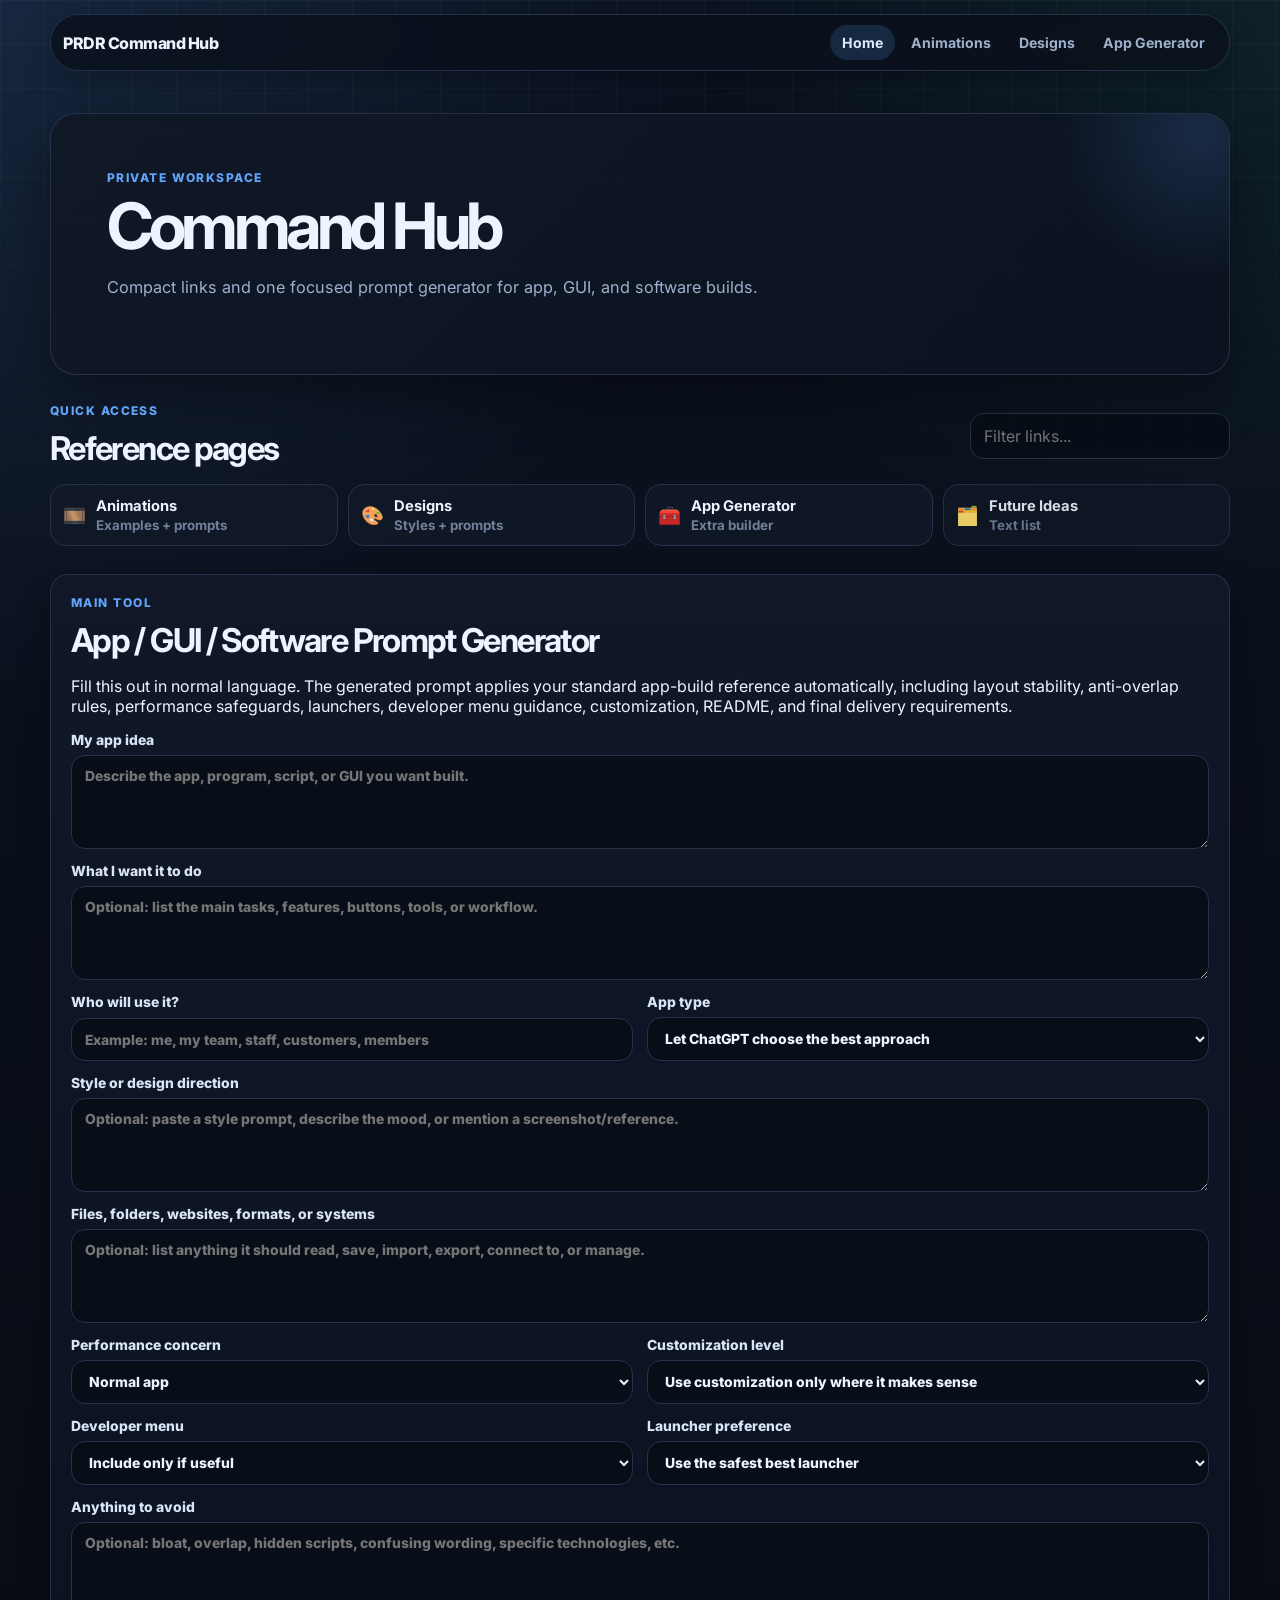
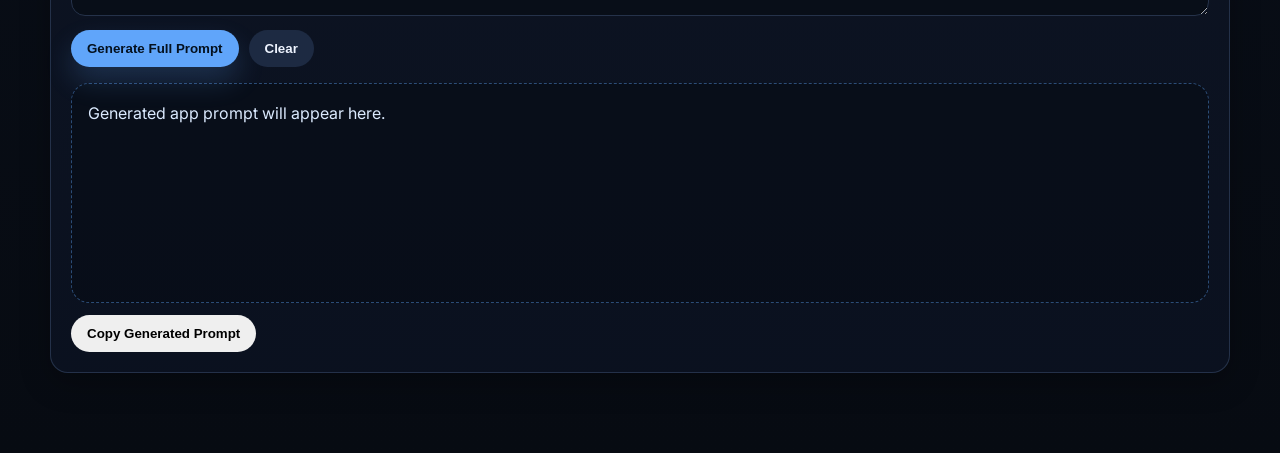
==== index.html @ 701275d5 "Replace homepage tools with app reference prompt generator" ====
<!DOCTYPE html>
<html lang="en">
<head>
  <meta charset="UTF-8" />
  <meta name="viewport" content="width=device-width, initial-scale=1.0" />
  <title>PRDR Command Hub</title>
  <link rel="preconnect" href="https://fonts.googleapis.com">
  <link rel="preconnect" href="https://fonts.gstatic.com" crossorigin>
  <link href="https://fonts.googleapis.com/css2?family=Inter:wght@400;500;600;700;800&display=swap" rel="stylesheet">
  <link rel="stylesheet" href="css/style.css" />
</head>
<body data-page="home">
  <header class="site-header">
    <a class="brand" href="index.html" aria-label="PRDR Command Hub home">PRDR Command Hub</a>
    <button class="mobile-menu" data-menu-toggle aria-label="Open navigation">☰</button>
    <nav class="nav" data-nav>
      <a class="active" href="index.html">Home</a>
      <a href="animations.html">Animations</a>
      <a href="designs.html">Designs</a>
      <a href="app-generator.html">App Generator</a>
    </nav>
  </header>

  <main>
    <section class="page-hero small-hero">
      <p class="eyebrow">Private workspace</p>
      <h1>Command Hub</h1>
      <p>Compact links and one focused prompt generator for app, GUI, and software builds.</p>
    </section>

    <section class="section">
      <div class="section-heading compact">
        <div>
          <p class="eyebrow">Quick access</p>
          <h2>Reference pages</h2>
        </div>
        <input class="search-input compact-search" data-home-link-search placeholder="Filter links..." />
      </div>

      <div class="compact-link-grid" data-home-links>
        <a class="quick-link" href="animations.html"><span>🎞️</span><strong>Animations</strong><small>Examples + prompts</small></a>
        <a class="quick-link" href="designs.html"><span>🎨</span><strong>Designs</strong><small>Styles + prompts</small></a>
        <a class="quick-link" href="app-generator.html"><span>🧰</span><strong>App Generator</strong><small>Extra builder</small></a>
        <a class="quick-link muted-link" href="future-expansion-ideas.txt"><span>🗂️</span><strong>Future Ideas</strong><small>Text list</small></a>
      </div>
    </section>

    <section class="section tool-panel app-reference-generator">
      <div class="section-heading compact">
        <div>
          <p class="eyebrow">Main tool</p>
          <h2>App / GUI / Software Prompt Generator</h2>
        </div>
      </div>

      <p class="helper-text">Fill this out in normal language. The generated prompt applies your standard app-build reference automatically, including layout stability, anti-overlap rules, performance safeguards, launchers, developer menu guidance, customization, README, and final delivery requirements.</p>

      <form class="generator-form reference-form" data-generator="referenceApp">
        <label class="full">My app idea<textarea name="idea" placeholder="Describe the app, program, script, or GUI you want built."></textarea></label>
        <label class="full">What I want it to do<textarea name="tasks" placeholder="Optional: list the main tasks, features, buttons, tools, or workflow."></textarea></label>
        <label>Who will use it?<input name="users" placeholder="Example: me, my team, staff, customers, members" /></label>
        <label>App type<select name="appType"><option>Let ChatGPT choose the best approach</option><option>Local desktop app</option><option>Windows GUI tool</option><option>Web app</option><option>Script with simple GUI</option><option>Internal IT tool</option><option>Creative tool</option></select></label>
        <label class="full">Style or design direction<textarea name="style" placeholder="Optional: paste a style prompt, describe the mood, or mention a screenshot/reference."></textarea></label>
        <label class="full">Files, folders, websites, formats, or systems<textarea name="systems" placeholder="Optional: list anything it should read, save, import, export, connect to, or manage."></textarea></label>
        <label>Performance concern<select name="performance"><option>Normal app</option><option>Large folders or many files</option><option>Media-heavy app</option><option>Imports / exports / processing</option><option>Network or website features</option></select></label>
        <label>Customization level<select name="customization"><option>Use customization only where it makes sense</option><option>Include full theme/config customization</option><option>Keep customization simple</option><option>No customization needed unless required</option></select></label>
        <label>Developer menu<select name="devMenu"><option>Include only if useful</option><option>Include hidden Ctrl + Shift + D developer menu</option><option>Do not include a developer menu unless necessary</option></select></label>
        <label>Launcher preference<select name="launcher"><option>Use the safest best launcher</option><option>Normal launcher and debug launcher</option><option>No special launcher unless needed</option></select></label>
        <label class="full">Anything to avoid<textarea name="avoid" placeholder="Optional: bloat, overlap, hidden scripts, confusing wording, specific technologies, etc."></textarea></label>
        <div class="form-actions full">
          <button class="button primary" type="submit">Generate Full Prompt</button>
          <button class="button secondary" type="button" data-clear>Clear</button>
        </div>
      </form>

      <div class="output-box tall" data-output>Generated app prompt will appear here.</div>
      <button class="button copy-output" data-copy-output type="button">Copy Generated Prompt</button>
    </section>
  </main>

  <button class="back-to-top" data-back-to-top aria-label="Back to top">↑</button>
  <script src="js/data.js"></script>
  <script src="js/main.js"></script>
</body>
</html>
---- css/style.css ----
:root {
  --bg: #070b12;
  --bg-2: #0b1220;
  --surface: #111827;
  --surface-2: #162033;
  --surface-soft: #1d2a42;
  --text: #eef4ff;
  --muted: #9fb0cc;
  --muted-2: #71809a;
  --line: #25324a;
  --primary: #60a5fa;
  --primary-dark: #3b82f6;
  --primary-soft: rgba(96, 165, 250, 0.16);
  --success: #34d399;
  --warning: #fbbf24;
  --shadow: 0 18px 55px rgba(0, 0, 0, 0.38);
  --shadow-soft: 0 10px 30px rgba(0, 0, 0, 0.26);
  --radius-lg: 26px;
  --radius-md: 18px;
  --radius-sm: 12px;
}

* { box-sizing: border-box; }
html { scroll-behavior: smooth; }

body {
  margin: 0;
  font-family: Inter, system-ui, -apple-system, BlinkMacSystemFont, "Segoe UI", sans-serif;
  background:
    radial-gradient(circle at top left, rgba(96, 165, 250, 0.14) 0, transparent 30%),
    radial-gradient(circle at top right, rgba(52, 211, 153, 0.08) 0, transparent 26%),
    linear-gradient(180deg, var(--bg-2), var(--bg));
  color: var(--text);
  min-height: 100vh;
}

body::before {
  content: "";
  position: fixed;
  inset: 0;
  pointer-events: none;
  background-image: linear-gradient(rgba(255, 255, 255, 0.035) 1px, transparent 1px), linear-gradient(90deg, rgba(255, 255, 255, 0.035) 1px, transparent 1px);
  background-size: 44px 44px;
  mask-image: linear-gradient(to bottom, rgba(0,0,0,0.9), transparent 70%);
}

a { color: inherit; text-decoration: none; }
main { width: min(1180px, calc(100% - 36px)); margin: 0 auto 80px; }

.site-header {
  position: sticky;
  top: 14px;
  z-index: 20;
  width: min(1180px, calc(100% - 36px));
  margin: 14px auto 0;
  display: flex;
  align-items: center;
  justify-content: space-between;
  gap: 18px;
  padding: 10px 12px;
  border: 1px solid rgba(37, 50, 74, 0.95);
  border-radius: 999px;
  background: rgba(10, 16, 27, 0.82);
  box-shadow: var(--shadow-soft);
  backdrop-filter: blur(16px);
}

.brand { display: inline-flex; align-items: center; gap: 10px; font-weight: 800; letter-spacing: -0.03em; }
.brand-mark { display: grid; place-items: center; width: 34px; height: 34px; border-radius: 12px; background: linear-gradient(135deg, var(--primary-dark), var(--success)); color: white; box-shadow: 0 8px 22px rgba(96, 165, 250, 0.24); }
.nav { display: flex; align-items: center; gap: 4px; }
.nav a { padding: 9px 12px; border-radius: 999px; color: var(--muted); font-size: 0.88rem; font-weight: 700; transition: background 0.2s ease, color 0.2s ease; }
.nav a:hover, .nav a.active { background: var(--primary-soft); color: #dbeafe; }
.mobile-menu { display: none; border: 0; color: var(--text); background: var(--surface-soft); border-radius: 999px; width: 40px; height: 40px; font-size: 1.1rem; }

.section { margin-top: 28px; }
.home-top { display: grid; grid-template-columns: 1.2fr 0.8fr; gap: 16px; align-items: stretch; margin-top: 32px; }
.compact-title-card, .status-card, .feature-card, .prompt-card, .panel, .tool-panel, .tool-card {
  border: 1px solid rgba(37, 50, 74, 0.98);
  border-radius: var(--radius-md);
  background: linear-gradient(180deg, rgba(17, 24, 39, 0.96), rgba(11, 18, 32, 0.94));
  box-shadow: var(--shadow-soft);
}
.compact-title-card { padding: clamp(24px, 5vw, 42px); }
.compact-title-card h1 { margin: 0; font-size: clamp(2.4rem, 6vw, 4.8rem); line-height: 0.94; letter-spacing: -0.08em; }
.compact-title-card p, .status-card p, .muted { color: var(--muted); line-height: 1.65; }
.status-card { padding: 22px; display: grid; gap: 12px; }
.status-label { color: var(--primary); font-weight: 800; font-size: 0.82rem; text-transform: uppercase; letter-spacing: 0.1em; }

.hero, .page-hero {
  position: relative;
  overflow: hidden;
  margin-top: 42px;
  padding: clamp(30px, 6vw, 56px);
  border: 1px solid rgba(37, 50, 74, 0.98);
  border-radius: var(--radius-lg);
  background: linear-gradient(135deg, rgba(17,24,39,0.96), rgba(11,18,32,0.92));
  box-shadow: var(--shadow);
}
.page-hero::after { content: ""; position: absolute; width: 300px; height: 300px; border-radius: 999px; right: -120px; top: -130px; background: radial-gradient(circle, rgba(96, 165, 250, 0.16), transparent 68%); }
.eyebrow { margin: 0 0 10px; color: var(--primary); font-size: 0.75rem; font-weight: 800; letter-spacing: 0.12em; text-transform: uppercase; }
h1, h2, h3, p { position: relative; z-index: 1; }
h1 { max-width: 900px; margin: 0; font-size: clamp(2.25rem, 5vw, 4.35rem); line-height: 0.98; letter-spacing: -0.07em; }
.page-hero p:not(.eyebrow) { max-width: 780px; color: var(--muted); font-size: 1.02rem; line-height: 1.7; }

.section-heading { display: flex; justify-content: space-between; align-items: flex-end; gap: 18px; margin-bottom: 16px; }
.section-heading.compact { align-items: center; }
.section-heading h2 { margin: 0; font-size: clamp(1.35rem, 3vw, 2.05rem); letter-spacing: -0.05em; }
.section-heading > p { max-width: 520px; color: var(--muted); line-height: 1.7; }

.button { display: inline-flex; align-items: center; justify-content: center; gap: 8px; border: 0; border-radius: 999px; padding: 11px 16px; font-weight: 800; cursor: pointer; transition: transform 0.2s ease, box-shadow 0.2s ease, background 0.2s ease; }
.button:hover { transform: translateY(-2px); }
.button.primary { color: #04111f; background: var(--primary); box-shadow: 0 14px 28px rgba(96, 165, 250, 0.2); }
.button.primary:hover { background: #93c5fd; }
.button.secondary { color: var(--text); background: var(--surface-soft); }
.button.small { padding: 9px 12px; font-size: 0.84rem; }

.compact-link-grid { display: grid; grid-template-columns: repeat(auto-fit, minmax(170px, 1fr)); gap: 10px; }
.quick-link { display: grid; grid-template-columns: auto 1fr; column-gap: 10px; row-gap: 2px; align-items: center; padding: 12px; border: 1px solid var(--line); border-radius: 16px; background: rgba(17, 24, 39, 0.86); transition: border 0.2s ease, transform 0.2s ease, background 0.2s ease; }
.quick-link:hover { border-color: rgba(96, 165, 250, 0.72); background: rgba(29, 42, 66, 0.95); transform: translateY(-2px); }
.quick-link span { grid-row: span 2; font-size: 1.15rem; }
.quick-link strong { font-size: 0.92rem; }
.quick-link small { color: var(--muted-2); font-weight: 700; }
.muted-link { opacity: 0.9; }

.card-grid, .prompt-grid, .tool-grid { display: grid; gap: 16px; }
.card-grid.three { grid-template-columns: repeat(3, minmax(0, 1fr)); }
.prompt-grid { grid-template-columns: repeat(auto-fit, minmax(280px, 1fr)); }
.tool-grid { grid-template-columns: 1.1fr 0.9fr 1fr; align-items: start; }
.feature-card, .prompt-card, .panel, .tool-card { padding: 20px; }
.feature-card { min-height: 240px; display: flex; flex-direction: column; transition: transform 0.2s ease, box-shadow 0.2s ease; }
.feature-card:hover, .prompt-card:hover { transform: translateY(-4px); box-shadow: var(--shadow); }
.card-icon { display: grid; place-items: center; width: 42px; height: 42px; border-radius: 15px; background: var(--primary-soft); color: var(--primary); font-weight: 900; font-size: 1.15rem; }
.feature-card h3, .prompt-card h3, .panel h2, .tool-card h2 { margin: 14px 0 10px; letter-spacing: -0.04em; }
.feature-card p, .prompt-card p, .panel li, .tool-card p { color: var(--muted); line-height: 1.65; }
.card-link { margin-top: auto; color: #bfdbfe; font-weight: 800; }

.tool-panel { padding: 20px; }
.generator-form, .mini-form { display: grid; grid-template-columns: repeat(2, minmax(0, 1fr)); gap: 14px; }
.mini-form { grid-template-columns: 1fr; }
.generator-form label, .mini-form label { display: grid; gap: 7px; color: #d8e4f7; font-size: 0.87rem; font-weight: 800; }
.generator-form .full, .form-actions.full { grid-column: 1 / -1; }
input, select, textarea, .search-input { width: 100%; border: 1px solid var(--line); border-radius: 14px; background: rgba(8, 13, 23, 0.86); color: var(--text); font: inherit; padding: 12px 13px; outline: none; transition: border 0.2s ease, box-shadow 0.2s ease, background 0.2s ease; }
textarea { min-height: 94px; resize: vertical; }
.status-card textarea, .scratchpad { min-height: 180px; }
input:focus, select:focus, textarea:focus, .search-input:focus { border-color: rgba(96, 165, 250, 0.8); box-shadow: 0 0 0 4px rgba(96, 165, 250, 0.12); background: rgba(9, 15, 27, 0.98); }
.compact-search { max-width: 260px; }
.form-actions { display: flex; flex-wrap: wrap; gap: 10px; }
.output-box { margin-top: 16px; padding: 16px; border: 1px dashed rgba(96, 165, 250, 0.42); border-radius: 18px; background: rgba(8, 13, 23, 0.72); color: #dbeafe; line-height: 1.7; white-space: pre-wrap; }
.output-box.tall { min-height: 220px; }
.small-output { max-height: 240px; overflow: auto; font-size: 0.9rem; }
.copy-output { margin-top: 12px; }

.chip-row { display: flex; flex-wrap: wrap; gap: 10px; margin-bottom: 18px; }
.chip, .tag-list span, .category-badge { border-radius: 999px; background: var(--surface-soft); color: #dbeafe; font-weight: 800; font-size: 0.8rem; }
.chip { border: 1px solid var(--line); padding: 9px 12px; cursor: pointer; }
.chip.active, .chip:hover { background: var(--primary); color: #04111f; border-color: var(--primary); }
.category-badge { padding: 7px 10px; }
.prompt-card { display: flex; flex-direction: column; min-height: 360px; transition: transform 0.2s ease, box-shadow 0.2s ease; }
.prompt-card h3 { margin-top: 14px; }
.prompt-card .button { margin-top: auto; align-self: flex-start; }
.best-for { font-size: 0.9rem; }
.example-box { border: 1px solid var(--line); border-radius: 14px; background: rgba(96, 165, 250, 0.07); padding: 12px; margin: 10px 0; color: #cbd5e1; font-size: 0.92rem; line-height: 1.55; }
.example-box strong { color: #eef4ff; }
.prompt-label { color: var(--primary); font-weight: 900; margin-bottom: 4px; }
.empty-state { padding: 24px; border: 1px dashed var(--line); border-radius: var(--radius-md); color: var(--muted); background: rgba(17, 24, 39, 0.82); }

.back-to-top { position: fixed; right: 20px; bottom: 20px; width: 44px; height: 44px; border: 0; border-radius: 999px; background: var(--primary); color: #04111f; font-weight: 900; cursor: pointer; opacity: 0; transform: translateY(12px); pointer-events: none; transition: opacity 0.2s ease, transform 0.2s ease; box-shadow: var(--shadow-soft); }
.back-to-top.visible { opacity: 1; transform: translateY(0); pointer-events: auto; }
.toast { position: fixed; left: 50%; bottom: 22px; transform: translate(-50%, 18px); opacity: 0; pointer-events: none; padding: 12px 16px; border-radius: 999px; background: #e0f2fe; color: #08111f; font-weight: 900; box-shadow: var(--shadow); transition: opacity 0.2s ease, transform 0.2s ease; z-index: 50; }
.toast.show { opacity: 1; transform: translate(-50%, 0); }

@media (max-width: 980px) { .tool-grid, .home-top, .card-grid.three { grid-template-columns: 1fr; } }
@media (max-width: 860px) {
  .mobile-menu { display: inline-grid; place-items: center; }
  .nav { display: none; position: absolute; left: 12px; right: 12px; top: 64px; padding: 10px; border: 1px solid var(--line); border-radius: 20px; background: #0b1220; box-shadow: var(--shadow-soft); flex-direction: column; align-items: stretch; }
  .nav.open { display: flex; }
  .generator-form { grid-template-columns: 1fr; }
  .section-heading { flex-direction: column; align-items: stretch; }
  .page-hero { padding: 28px 22px; }
  .brand span:last-child { font-size: 0.92rem; }
  .compact-search { max-width: none; }
}
@media (max-width: 520px) {
  main, .site-header { width: min(100% - 22px, 1180px); }
  .form-actions { flex-direction: column; }
  .button { width: 100%; }
}
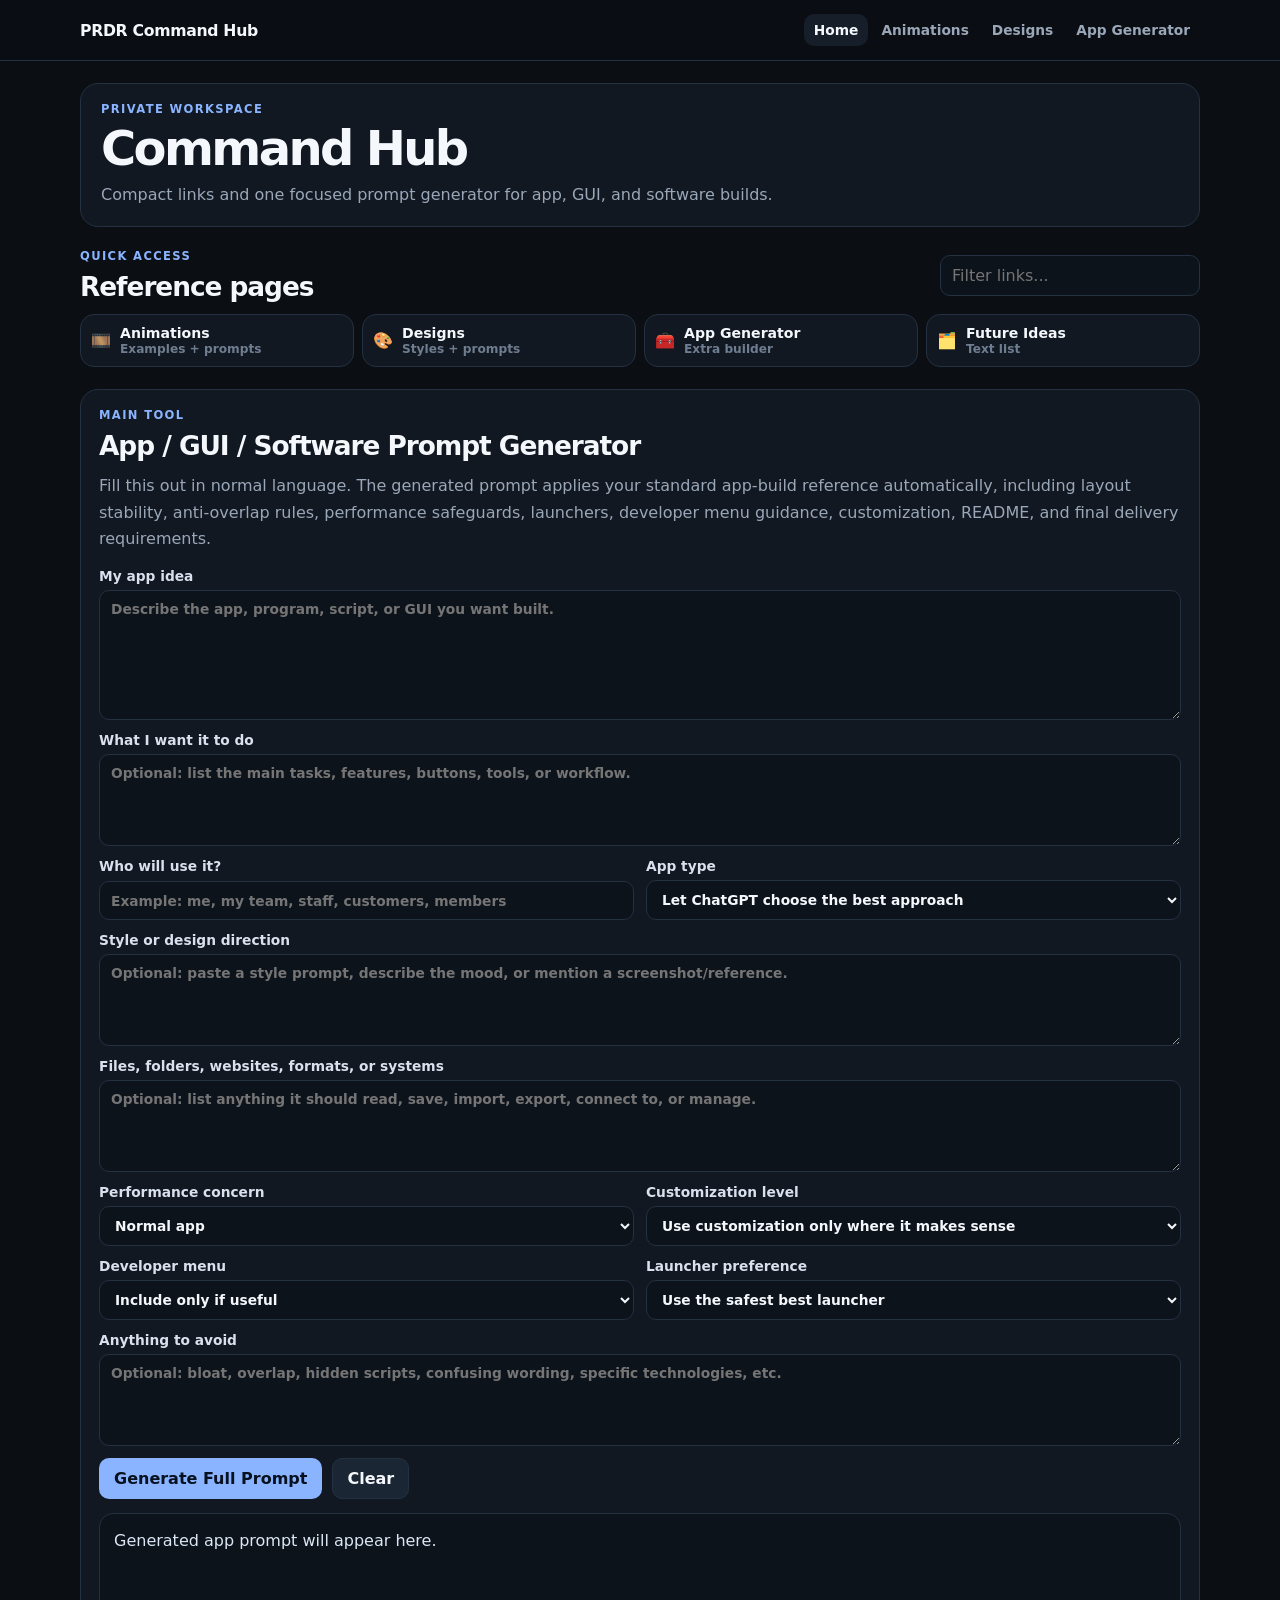
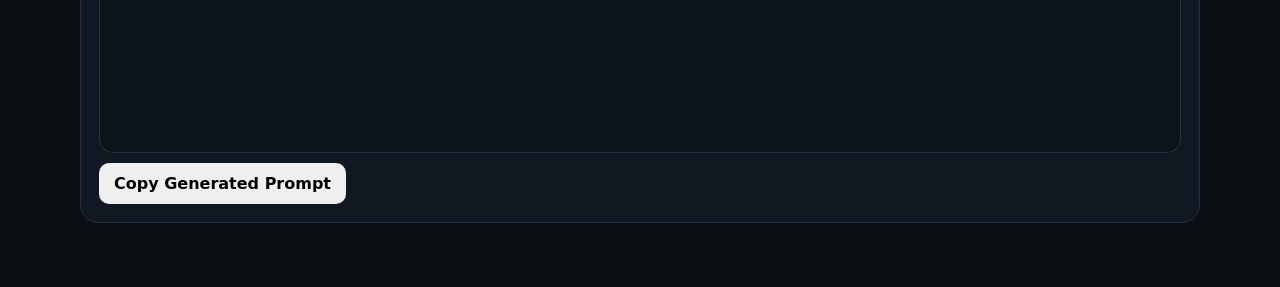
==== commit d21470ea: "Switch homepage font to Montserrat" ====
--- a/index.html
+++ b/index.html
@@ -6,7 +6,7 @@
   <title>PRDR Command Hub</title>
   <link rel="preconnect" href="https://fonts.googleapis.com">
   <link rel="preconnect" href="https://fonts.gstatic.com" crossorigin>
-  <link href="https://fonts.googleapis.com/css2?family=Inter:wght@400;500;600;700;800&display=swap" rel="stylesheet">
+  <link href="https://fonts.googleapis.com/css2?family=Montserrat:ital,wght@0,100..900;1,100..900&display=swap" rel="stylesheet">
   <link rel="stylesheet" href="css/style.css" />
 </head>
 <body data-page="home">
--- a/css/style.css
+++ b/css/style.css
@@ -1,187 +1,88 @@
 :root {
-  --bg: #070b12;
-  --bg-2: #0b1220;
-  --surface: #111827;
-  --surface-2: #162033;
-  --surface-soft: #1d2a42;
-  --text: #eef4ff;
-  --muted: #9fb0cc;
-  --muted-2: #71809a;
-  --line: #25324a;
-  --primary: #60a5fa;
-  --primary-dark: #3b82f6;
-  --primary-soft: rgba(96, 165, 250, 0.16);
-  --success: #34d399;
-  --warning: #fbbf24;
-  --shadow: 0 18px 55px rgba(0, 0, 0, 0.38);
-  --shadow-soft: 0 10px 30px rgba(0, 0, 0, 0.26);
-  --radius-lg: 26px;
-  --radius-md: 18px;
-  --radius-sm: 12px;
+  --bg: #0b0f14;
+  --surface: #111821;
+  --surface-2: #151e29;
+  --surface-3: #1b2634;
+  --text: #f4f7fb;
+  --muted: #9aa7b8;
+  --muted-2: #6f7d90;
+  --line: #243142;
+  --primary: #8ab4ff;
+  --primary-2: #5f9cff;
+  --primary-soft: rgba(138, 180, 255, 0.12);
+  --radius-lg: 18px;
+  --radius-md: 14px;
+  --radius-sm: 10px;
 }
-
 * { box-sizing: border-box; }
 html { scroll-behavior: smooth; }
-
-body {
-  margin: 0;
-  font-family: Inter, system-ui, -apple-system, BlinkMacSystemFont, "Segoe UI", sans-serif;
-  background:
-    radial-gradient(circle at top left, rgba(96, 165, 250, 0.14) 0, transparent 30%),
-    radial-gradient(circle at top right, rgba(52, 211, 153, 0.08) 0, transparent 26%),
-    linear-gradient(180deg, var(--bg-2), var(--bg));
-  color: var(--text);
-  min-height: 100vh;
-}
-
-body::before {
-  content: "";
-  position: fixed;
-  inset: 0;
-  pointer-events: none;
-  background-image: linear-gradient(rgba(255, 255, 255, 0.035) 1px, transparent 1px), linear-gradient(90deg, rgba(255, 255, 255, 0.035) 1px, transparent 1px);
-  background-size: 44px 44px;
-  mask-image: linear-gradient(to bottom, rgba(0,0,0,0.9), transparent 70%);
-}
-
+body { margin: 0; min-height: 100vh; font-family: Inter, system-ui, -apple-system, BlinkMacSystemFont, "Segoe UI", sans-serif; background: var(--bg); color: var(--text); }
 a { color: inherit; text-decoration: none; }
-main { width: min(1180px, calc(100% - 36px)); margin: 0 auto 80px; }
-
-.site-header {
-  position: sticky;
-  top: 14px;
-  z-index: 20;
-  width: min(1180px, calc(100% - 36px));
-  margin: 14px auto 0;
-  display: flex;
-  align-items: center;
-  justify-content: space-between;
-  gap: 18px;
-  padding: 10px 12px;
-  border: 1px solid rgba(37, 50, 74, 0.95);
-  border-radius: 999px;
-  background: rgba(10, 16, 27, 0.82);
-  box-shadow: var(--shadow-soft);
-  backdrop-filter: blur(16px);
-}
-
-.brand { display: inline-flex; align-items: center; gap: 10px; font-weight: 800; letter-spacing: -0.03em; }
-.brand-mark { display: grid; place-items: center; width: 34px; height: 34px; border-radius: 12px; background: linear-gradient(135deg, var(--primary-dark), var(--success)); color: white; box-shadow: 0 8px 22px rgba(96, 165, 250, 0.24); }
-.nav { display: flex; align-items: center; gap: 4px; }
-.nav a { padding: 9px 12px; border-radius: 999px; color: var(--muted); font-size: 0.88rem; font-weight: 700; transition: background 0.2s ease, color 0.2s ease; }
-.nav a:hover, .nav a.active { background: var(--primary-soft); color: #dbeafe; }
-.mobile-menu { display: none; border: 0; color: var(--text); background: var(--surface-soft); border-radius: 999px; width: 40px; height: 40px; font-size: 1.1rem; }
-
-.section { margin-top: 28px; }
-.home-top { display: grid; grid-template-columns: 1.2fr 0.8fr; gap: 16px; align-items: stretch; margin-top: 32px; }
-.compact-title-card, .status-card, .feature-card, .prompt-card, .panel, .tool-panel, .tool-card {
-  border: 1px solid rgba(37, 50, 74, 0.98);
-  border-radius: var(--radius-md);
-  background: linear-gradient(180deg, rgba(17, 24, 39, 0.96), rgba(11, 18, 32, 0.94));
-  box-shadow: var(--shadow-soft);
-}
-.compact-title-card { padding: clamp(24px, 5vw, 42px); }
-.compact-title-card h1 { margin: 0; font-size: clamp(2.4rem, 6vw, 4.8rem); line-height: 0.94; letter-spacing: -0.08em; }
-.compact-title-card p, .status-card p, .muted { color: var(--muted); line-height: 1.65; }
-.status-card { padding: 22px; display: grid; gap: 12px; }
-.status-label { color: var(--primary); font-weight: 800; font-size: 0.82rem; text-transform: uppercase; letter-spacing: 0.1em; }
-
-.hero, .page-hero {
-  position: relative;
-  overflow: hidden;
-  margin-top: 42px;
-  padding: clamp(30px, 6vw, 56px);
-  border: 1px solid rgba(37, 50, 74, 0.98);
-  border-radius: var(--radius-lg);
-  background: linear-gradient(135deg, rgba(17,24,39,0.96), rgba(11,18,32,0.92));
-  box-shadow: var(--shadow);
-}
-.page-hero::after { content: ""; position: absolute; width: 300px; height: 300px; border-radius: 999px; right: -120px; top: -130px; background: radial-gradient(circle, rgba(96, 165, 250, 0.16), transparent 68%); }
-.eyebrow { margin: 0 0 10px; color: var(--primary); font-size: 0.75rem; font-weight: 800; letter-spacing: 0.12em; text-transform: uppercase; }
-h1, h2, h3, p { position: relative; z-index: 1; }
-h1 { max-width: 900px; margin: 0; font-size: clamp(2.25rem, 5vw, 4.35rem); line-height: 0.98; letter-spacing: -0.07em; }
-.page-hero p:not(.eyebrow) { max-width: 780px; color: var(--muted); font-size: 1.02rem; line-height: 1.7; }
-
-.section-heading { display: flex; justify-content: space-between; align-items: flex-end; gap: 18px; margin-bottom: 16px; }
+main { width: min(1120px, calc(100% - 32px)); margin: 0 auto 64px; }
+.site-header { position: sticky; top: 0; z-index: 20; display: flex; align-items: center; justify-content: space-between; gap: 16px; width: 100%; padding: 14px max(16px, calc((100vw - 1120px) / 2)); border-bottom: 1px solid var(--line); background: rgba(11, 15, 20, 0.9); backdrop-filter: blur(14px); }
+.brand { font-size: 0.98rem; font-weight: 800; letter-spacing: -0.02em; }
+.nav { display: flex; align-items: center; gap: 3px; }
+.nav a { padding: 8px 10px; border-radius: 10px; color: var(--muted); font-size: 0.86rem; font-weight: 700; }
+.nav a:hover, .nav a.active { background: var(--surface-2); color: var(--text); }
+.mobile-menu { display: none; border: 1px solid var(--line); color: var(--text); background: var(--surface); border-radius: 10px; width: 38px; height: 38px; font-size: 1rem; }
+.section { margin-top: 22px; }
+.page-title-row { display: flex; align-items: center; justify-content: space-between; gap: 16px; margin-top: 24px; margin-bottom: 8px; }
+.page-title-row h1 { margin: 0; font-size: clamp(1.55rem, 3vw, 2.25rem); line-height: 1.1; letter-spacing: -0.05em; }
+.page-hero { margin-top: 22px; padding: 22px; border: 1px solid var(--line); border-radius: var(--radius-lg); background: var(--surface); }
+.small-hero { padding: 18px 20px; }
+.eyebrow { margin: 0 0 8px; color: var(--primary); font-size: 0.72rem; font-weight: 800; letter-spacing: 0.12em; text-transform: uppercase; }
+h1, h2, h3, p { margin-top: 0; }
+h1 { margin-bottom: 8px; font-size: clamp(1.9rem, 4vw, 3rem); line-height: 1.04; letter-spacing: -0.055em; }
+.page-hero p:not(.eyebrow) { max-width: 760px; margin-bottom: 0; color: var(--muted); line-height: 1.65; }
+.section-heading { display: flex; justify-content: space-between; align-items: end; gap: 16px; margin-bottom: 12px; }
 .section-heading.compact { align-items: center; }
-.section-heading h2 { margin: 0; font-size: clamp(1.35rem, 3vw, 2.05rem); letter-spacing: -0.05em; }
-.section-heading > p { max-width: 520px; color: var(--muted); line-height: 1.7; }
-
-.button { display: inline-flex; align-items: center; justify-content: center; gap: 8px; border: 0; border-radius: 999px; padding: 11px 16px; font-weight: 800; cursor: pointer; transition: transform 0.2s ease, box-shadow 0.2s ease, background 0.2s ease; }
-.button:hover { transform: translateY(-2px); }
-.button.primary { color: #04111f; background: var(--primary); box-shadow: 0 14px 28px rgba(96, 165, 250, 0.2); }
-.button.primary:hover { background: #93c5fd; }
-.button.secondary { color: var(--text); background: var(--surface-soft); }
-.button.small { padding: 9px 12px; font-size: 0.84rem; }
-
-.compact-link-grid { display: grid; grid-template-columns: repeat(auto-fit, minmax(170px, 1fr)); gap: 10px; }
-.quick-link { display: grid; grid-template-columns: auto 1fr; column-gap: 10px; row-gap: 2px; align-items: center; padding: 12px; border: 1px solid var(--line); border-radius: 16px; background: rgba(17, 24, 39, 0.86); transition: border 0.2s ease, transform 0.2s ease, background 0.2s ease; }
-.quick-link:hover { border-color: rgba(96, 165, 250, 0.72); background: rgba(29, 42, 66, 0.95); transform: translateY(-2px); }
-.quick-link span { grid-row: span 2; font-size: 1.15rem; }
-.quick-link strong { font-size: 0.92rem; }
-.quick-link small { color: var(--muted-2); font-weight: 700; }
-.muted-link { opacity: 0.9; }
-
-.card-grid, .prompt-grid, .tool-grid { display: grid; gap: 16px; }
-.card-grid.three { grid-template-columns: repeat(3, minmax(0, 1fr)); }
-.prompt-grid { grid-template-columns: repeat(auto-fit, minmax(280px, 1fr)); }
-.tool-grid { grid-template-columns: 1.1fr 0.9fr 1fr; align-items: start; }
-.feature-card, .prompt-card, .panel, .tool-card { padding: 20px; }
-.feature-card { min-height: 240px; display: flex; flex-direction: column; transition: transform 0.2s ease, box-shadow 0.2s ease; }
-.feature-card:hover, .prompt-card:hover { transform: translateY(-4px); box-shadow: var(--shadow); }
-.card-icon { display: grid; place-items: center; width: 42px; height: 42px; border-radius: 15px; background: var(--primary-soft); color: var(--primary); font-weight: 900; font-size: 1.15rem; }
-.feature-card h3, .prompt-card h3, .panel h2, .tool-card h2 { margin: 14px 0 10px; letter-spacing: -0.04em; }
-.feature-card p, .prompt-card p, .panel li, .tool-card p { color: var(--muted); line-height: 1.65; }
-.card-link { margin-top: auto; color: #bfdbfe; font-weight: 800; }
-
-.tool-panel { padding: 20px; }
-.generator-form, .mini-form { display: grid; grid-template-columns: repeat(2, minmax(0, 1fr)); gap: 14px; }
-.mini-form { grid-template-columns: 1fr; }
-.generator-form label, .mini-form label { display: grid; gap: 7px; color: #d8e4f7; font-size: 0.87rem; font-weight: 800; }
+.section-heading h2 { margin: 0; font-size: clamp(1.18rem, 2.5vw, 1.65rem); letter-spacing: -0.04em; }
+.helper-text, .muted { color: var(--muted); line-height: 1.65; }
+.button { display: inline-flex; align-items: center; justify-content: center; border: 1px solid transparent; border-radius: 10px; padding: 10px 14px; font: inherit; font-weight: 800; cursor: pointer; }
+.button.primary { color: #07111f; background: var(--primary); }
+.button.primary:hover { background: #a8c7ff; }
+.button.secondary { color: var(--text); background: var(--surface-3); border-color: var(--line); }
+.button.secondary:hover { background: #223044; }
+.button.small { padding: 8px 10px; font-size: 0.84rem; }
+.compact-link-grid { display: grid; grid-template-columns: repeat(auto-fit, minmax(155px, 1fr)); gap: 8px; }
+.quick-link { display: grid; grid-template-columns: auto 1fr; column-gap: 9px; row-gap: 1px; align-items: center; padding: 10px; border: 1px solid var(--line); border-radius: var(--radius-md); background: var(--surface); }
+.quick-link:hover { border-color: var(--primary-2); background: var(--surface-2); }
+.quick-link span { grid-row: span 2; font-size: 1rem; }
+.quick-link strong { font-size: 0.88rem; }
+.quick-link small { color: var(--muted-2); font-size: 0.76rem; font-weight: 700; }
+.tool-panel, .prompt-card { border: 1px solid var(--line); border-radius: var(--radius-lg); background: var(--surface); }
+.tool-panel { padding: 18px; }
+.generator-form, .reference-form { display: grid; grid-template-columns: repeat(2, minmax(0, 1fr)); gap: 12px; margin-top: 14px; }
+.generator-form label { display: grid; gap: 6px; color: #d8e1ed; font-size: 0.86rem; font-weight: 750; }
 .generator-form .full, .form-actions.full { grid-column: 1 / -1; }
-input, select, textarea, .search-input { width: 100%; border: 1px solid var(--line); border-radius: 14px; background: rgba(8, 13, 23, 0.86); color: var(--text); font: inherit; padding: 12px 13px; outline: none; transition: border 0.2s ease, box-shadow 0.2s ease, background 0.2s ease; }
-textarea { min-height: 94px; resize: vertical; }
-.status-card textarea, .scratchpad { min-height: 180px; }
-input:focus, select:focus, textarea:focus, .search-input:focus { border-color: rgba(96, 165, 250, 0.8); box-shadow: 0 0 0 4px rgba(96, 165, 250, 0.12); background: rgba(9, 15, 27, 0.98); }
+input, select, textarea, .search-input { width: 100%; border: 1px solid var(--line); border-radius: 10px; background: #0d131b; color: var(--text); font: inherit; padding: 10px 11px; outline: none; }
+textarea { min-height: 92px; resize: vertical; }
+.reference-form textarea[name="idea"] { min-height: 130px; }
+input:focus, select:focus, textarea:focus, .search-input:focus { border-color: var(--primary-2); box-shadow: 0 0 0 3px rgba(95, 156, 255, 0.16); }
 .compact-search { max-width: 260px; }
 .form-actions { display: flex; flex-wrap: wrap; gap: 10px; }
-.output-box { margin-top: 16px; padding: 16px; border: 1px dashed rgba(96, 165, 250, 0.42); border-radius: 18px; background: rgba(8, 13, 23, 0.72); color: #dbeafe; line-height: 1.7; white-space: pre-wrap; }
-.output-box.tall { min-height: 220px; }
-.small-output { max-height: 240px; overflow: auto; font-size: 0.9rem; }
-.copy-output { margin-top: 12px; }
-
-.chip-row { display: flex; flex-wrap: wrap; gap: 10px; margin-bottom: 18px; }
-.chip, .tag-list span, .category-badge { border-radius: 999px; background: var(--surface-soft); color: #dbeafe; font-weight: 800; font-size: 0.8rem; }
-.chip { border: 1px solid var(--line); padding: 9px 12px; cursor: pointer; }
-.chip.active, .chip:hover { background: var(--primary); color: #04111f; border-color: var(--primary); }
-.category-badge { padding: 7px 10px; }
-.prompt-card { display: flex; flex-direction: column; min-height: 360px; transition: transform 0.2s ease, box-shadow 0.2s ease; }
-.prompt-card h3 { margin-top: 14px; }
+.output-box { margin-top: 14px; padding: 14px; border: 1px solid var(--line); border-radius: var(--radius-md); background: #0d131b; color: #dbe7f5; line-height: 1.65; white-space: pre-wrap; }
+.output-box.tall { min-height: 240px; max-height: 520px; overflow: auto; }
+.copy-output { margin-top: 10px; }
+.prompt-grid { display: grid; grid-template-columns: repeat(auto-fit, minmax(285px, 1fr)); gap: 12px; }
+.reference-grid { grid-template-columns: repeat(auto-fill, minmax(300px, 1fr)); }
+.prompt-card { display: flex; flex-direction: column; min-height: 390px; padding: 16px; }
+.prompt-card h3 { margin: 12px 0 8px; font-size: 1.05rem; }
+.prompt-card p { color: var(--muted); line-height: 1.58; font-size: 0.92rem; }
 .prompt-card .button { margin-top: auto; align-self: flex-start; }
-.best-for { font-size: 0.9rem; }
-.example-box { border: 1px solid var(--line); border-radius: 14px; background: rgba(96, 165, 250, 0.07); padding: 12px; margin: 10px 0; color: #cbd5e1; font-size: 0.92rem; line-height: 1.55; }
-.example-box strong { color: #eef4ff; }
-.prompt-label { color: var(--primary); font-weight: 900; margin-bottom: 4px; }
-.empty-state { padding: 24px; border: 1px dashed var(--line); border-radius: var(--radius-md); color: var(--muted); background: rgba(17, 24, 39, 0.82); }
-
-.back-to-top { position: fixed; right: 20px; bottom: 20px; width: 44px; height: 44px; border: 0; border-radius: 999px; background: var(--primary); color: #04111f; font-weight: 900; cursor: pointer; opacity: 0; transform: translateY(12px); pointer-events: none; transition: opacity 0.2s ease, transform 0.2s ease; box-shadow: var(--shadow-soft); }
+.category-badge, .chip { border-radius: 999px; background: var(--primary-soft); color: #cfe1ff; font-weight: 800; font-size: 0.75rem; }
+.category-badge { padding: 6px 9px; }
+.chip-row { display: flex; flex-wrap: wrap; gap: 8px; margin-bottom: 12px; }
+.chip { border: 1px solid var(--line); padding: 8px 10px; cursor: pointer; }
+.chip.active, .chip:hover { background: var(--primary); color: #07111f; border-color: var(--primary); }
+.best-for { margin-bottom: 8px; }
+.example-box { border: 1px solid var(--line); border-radius: var(--radius-sm); background: #0d131b; padding: 10px; margin: 8px 0 10px; color: #d4deeb; font-size: 0.88rem; line-height: 1.55; }
+.example-box strong { color: var(--text); }
+.prompt-label { margin-bottom: 4px; color: var(--primary); font-weight: 900; font-size: 0.76rem; letter-spacing: 0.08em; text-transform: uppercase; }
+.empty-state { padding: 18px; border: 1px dashed var(--line); border-radius: var(--radius-md); color: var(--muted); background: var(--surface); }
+.back-to-top { position: fixed; right: 18px; bottom: 18px; width: 40px; height: 40px; border: 1px solid var(--line); border-radius: 999px; background: var(--surface-3); color: var(--text); font-weight: 900; cursor: pointer; opacity: 0; transform: translateY(10px); pointer-events: none; }
 .back-to-top.visible { opacity: 1; transform: translateY(0); pointer-events: auto; }
-.toast { position: fixed; left: 50%; bottom: 22px; transform: translate(-50%, 18px); opacity: 0; pointer-events: none; padding: 12px 16px; border-radius: 999px; background: #e0f2fe; color: #08111f; font-weight: 900; box-shadow: var(--shadow); transition: opacity 0.2s ease, transform 0.2s ease; z-index: 50; }
+.toast { position: fixed; left: 50%; bottom: 18px; transform: translate(-50%, 14px); opacity: 0; padding: 10px 13px; border: 1px solid var(--line); border-radius: 999px; background: #f4f7fb; color: #0b0f14; font-weight: 900; z-index: 50; }
 .toast.show { opacity: 1; transform: translate(-50%, 0); }
-
-@media (max-width: 980px) { .tool-grid, .home-top, .card-grid.three { grid-template-columns: 1fr; } }
-@media (max-width: 860px) {
-  .mobile-menu { display: inline-grid; place-items: center; }
-  .nav { display: none; position: absolute; left: 12px; right: 12px; top: 64px; padding: 10px; border: 1px solid var(--line); border-radius: 20px; background: #0b1220; box-shadow: var(--shadow-soft); flex-direction: column; align-items: stretch; }
-  .nav.open { display: flex; }
-  .generator-form { grid-template-columns: 1fr; }
-  .section-heading { flex-direction: column; align-items: stretch; }
-  .page-hero { padding: 28px 22px; }
-  .brand span:last-child { font-size: 0.92rem; }
-  .compact-search { max-width: none; }
-}
-@media (max-width: 520px) {
-  main, .site-header { width: min(100% - 22px, 1180px); }
-  .form-actions { flex-direction: column; }
-  .button { width: 100%; }
-}
+@media (max-width: 820px) { .mobile-menu { display: inline-grid; place-items: center; } .nav { display: none; position: absolute; left: 16px; right: 16px; top: 58px; padding: 8px; border: 1px solid var(--line); border-radius: var(--radius-md); background: var(--surface); flex-direction: column; align-items: stretch; } .nav.open { display: flex; } .section-heading, .page-title-row { flex-direction: column; align-items: stretch; } .generator-form, .reference-form { grid-template-columns: 1fr; } .compact-search { max-width: none; } }
+@media (max-width: 520px) { main { width: min(100% - 22px, 1120px); } .site-header { padding-inline: 11px; } .button { width: 100%; } .form-actions { flex-direction: column; } }
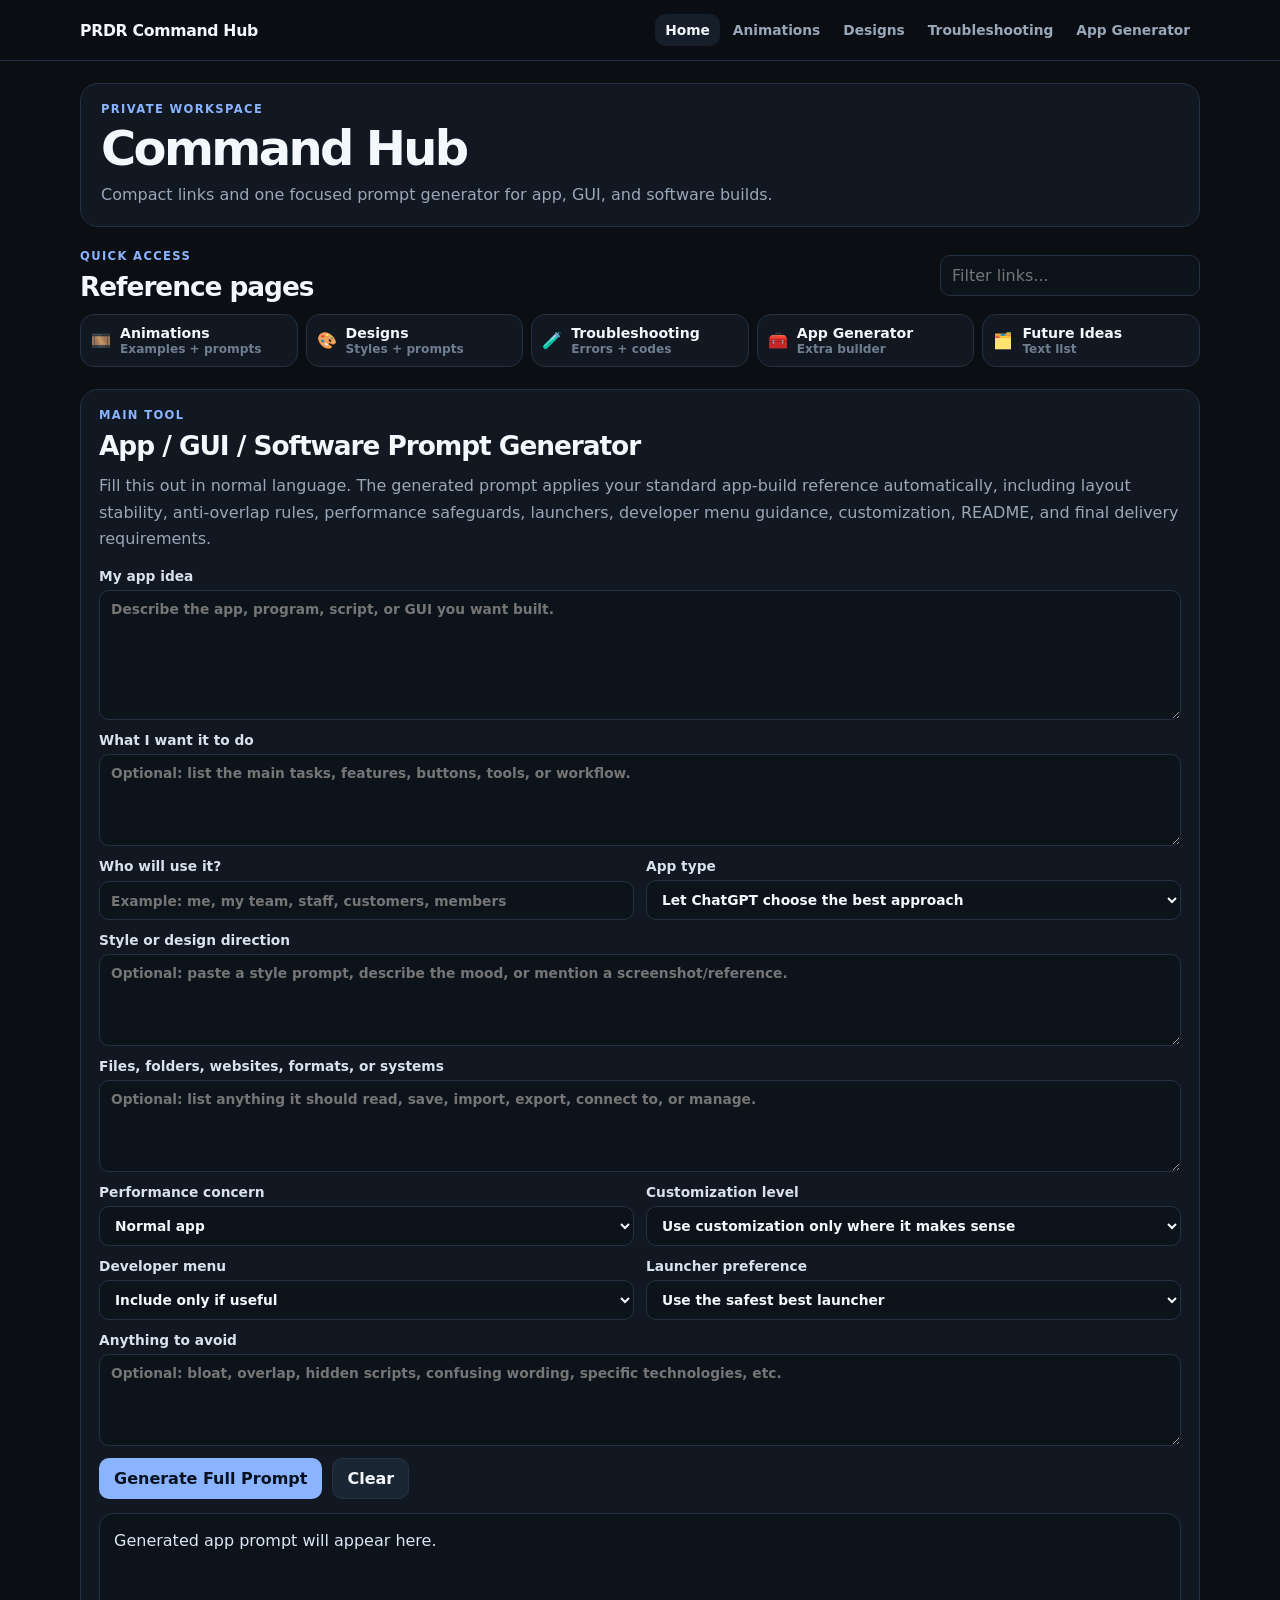
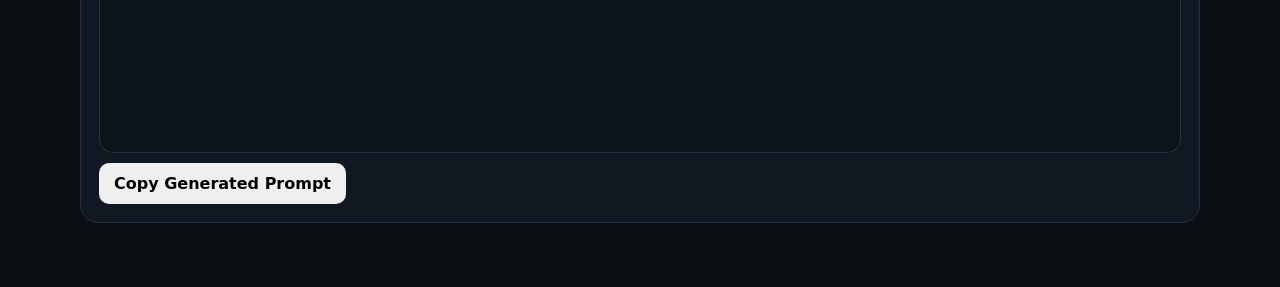
==== commit fb2f1e18: "Add troubleshooting page to homepage navigation" ====
--- a/index.html
+++ b/index.html
@@ -17,6 +17,7 @@
       <a class="active" href="index.html">Home</a>
       <a href="animations.html">Animations</a>
       <a href="designs.html">Designs</a>
+      <a href="troubleshooting.html">Troubleshooting</a>
       <a href="app-generator.html">App Generator</a>
     </nav>
   </header>
@@ -40,6 +41,7 @@
       <div class="compact-link-grid" data-home-links>
         <a class="quick-link" href="animations.html"><span>🎞️</span><strong>Animations</strong><small>Examples + prompts</small></a>
         <a class="quick-link" href="designs.html"><span>🎨</span><strong>Designs</strong><small>Styles + prompts</small></a>
+        <a class="quick-link" href="troubleshooting.html"><span>🧪</span><strong>Troubleshooting</strong><small>Errors + codes</small></a>
         <a class="quick-link" href="app-generator.html"><span>🧰</span><strong>App Generator</strong><small>Extra builder</small></a>
         <a class="quick-link muted-link" href="future-expansion-ideas.txt"><span>🗂️</span><strong>Future Ideas</strong><small>Text list</small></a>
       </div>
--- a/css/style.css
+++ b/css/style.css
@@ -16,7 +16,7 @@
 }
 * { box-sizing: border-box; }
 html { scroll-behavior: smooth; }
-body { margin: 0; min-height: 100vh; font-family: Inter, system-ui, -apple-system, BlinkMacSystemFont, "Segoe UI", sans-serif; background: var(--bg); color: var(--text); }
+body { margin: 0; min-height: 100vh; font-family: "Montserrat", system-ui, -apple-system, BlinkMacSystemFont, "Segoe UI", sans-serif; font-optical-sizing: auto; font-style: normal; background: var(--bg); color: var(--text); }
 a { color: inherit; text-decoration: none; }
 main { width: min(1120px, calc(100% - 32px)); margin: 0 auto 64px; }
 .site-header { position: sticky; top: 0; z-index: 20; display: flex; align-items: center; justify-content: space-between; gap: 16px; width: 100%; padding: 14px max(16px, calc((100vw - 1120px) / 2)); border-bottom: 1px solid var(--line); background: rgba(11, 15, 20, 0.9); backdrop-filter: blur(14px); }
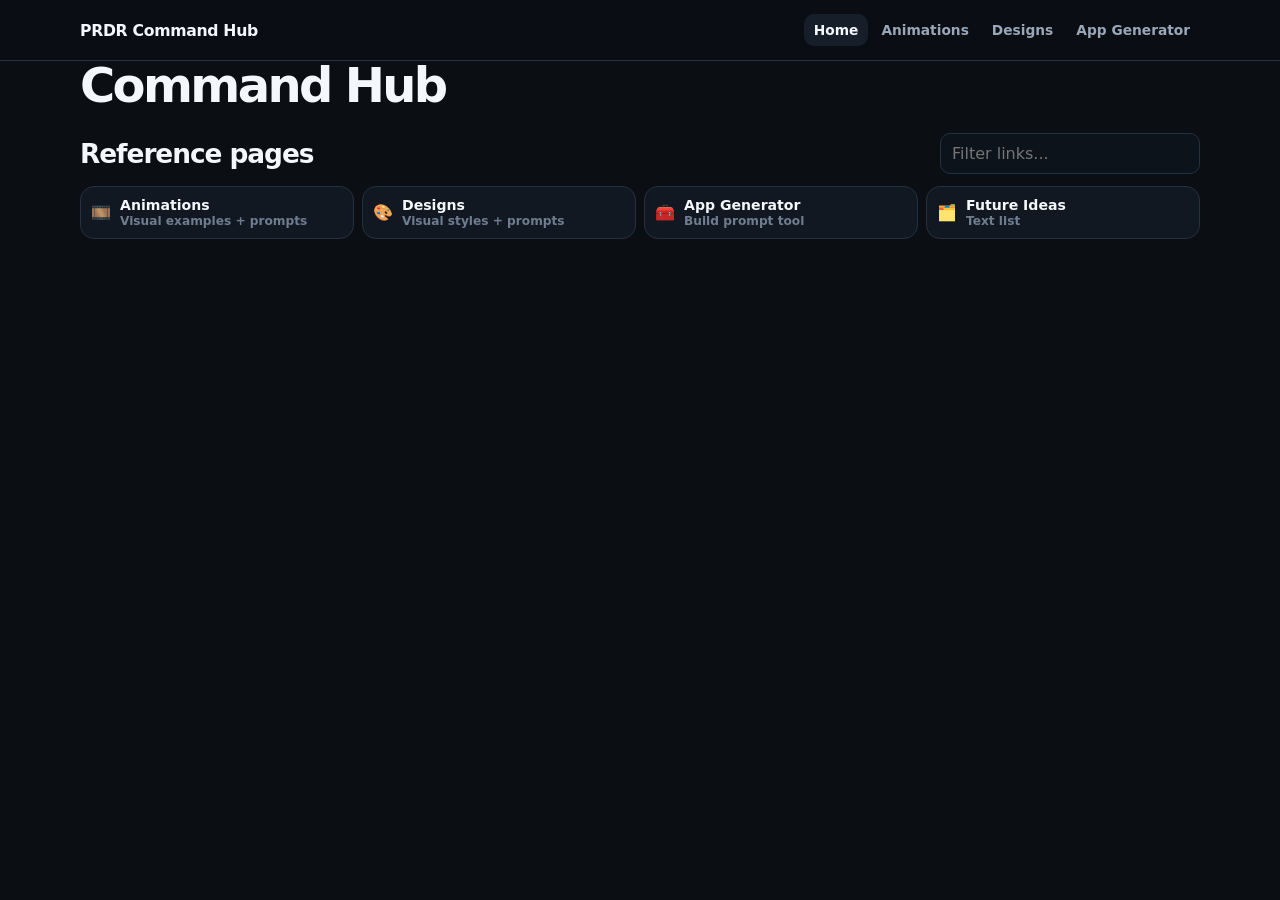
==== commit eac07d3f: "Simplify homepage and remove app generator" ====
--- a/index.html
+++ b/index.html
@@ -17,66 +17,27 @@
       <a class="active" href="index.html">Home</a>
       <a href="animations.html">Animations</a>
       <a href="designs.html">Designs</a>
-      <a href="troubleshooting.html">Troubleshooting</a>
       <a href="app-generator.html">App Generator</a>
     </nav>
   </header>
 
   <main>
-    <section class="page-hero small-hero">
-      <p class="eyebrow">Private workspace</p>
+    <section class="home-heading">
       <h1>Command Hub</h1>
-      <p>Compact links and one focused prompt generator for app, GUI, and software builds.</p>
     </section>
 
     <section class="section">
       <div class="section-heading compact">
-        <div>
-          <p class="eyebrow">Quick access</p>
-          <h2>Reference pages</h2>
-        </div>
+        <h2>Reference pages</h2>
         <input class="search-input compact-search" data-home-link-search placeholder="Filter links..." />
       </div>
 
       <div class="compact-link-grid" data-home-links>
-        <a class="quick-link" href="animations.html"><span>🎞️</span><strong>Animations</strong><small>Examples + prompts</small></a>
-        <a class="quick-link" href="designs.html"><span>🎨</span><strong>Designs</strong><small>Styles + prompts</small></a>
-        <a class="quick-link" href="troubleshooting.html"><span>🧪</span><strong>Troubleshooting</strong><small>Errors + codes</small></a>
-        <a class="quick-link" href="app-generator.html"><span>🧰</span><strong>App Generator</strong><small>Extra builder</small></a>
+        <a class="quick-link" href="animations.html"><span>🎞️</span><strong>Animations</strong><small>Visual examples + prompts</small></a>
+        <a class="quick-link" href="designs.html"><span>🎨</span><strong>Designs</strong><small>Visual styles + prompts</small></a>
+        <a class="quick-link" href="app-generator.html"><span>🧰</span><strong>App Generator</strong><small>Build prompt tool</small></a>
         <a class="quick-link muted-link" href="future-expansion-ideas.txt"><span>🗂️</span><strong>Future Ideas</strong><small>Text list</small></a>
       </div>
-    </section>
-
-    <section class="section tool-panel app-reference-generator">
-      <div class="section-heading compact">
-        <div>
-          <p class="eyebrow">Main tool</p>
-          <h2>App / GUI / Software Prompt Generator</h2>
-        </div>
-      </div>
-
-      <p class="helper-text">Fill this out in normal language. The generated prompt applies your standard app-build reference automatically, including layout stability, anti-overlap rules, performance safeguards, launchers, developer menu guidance, customization, README, and final delivery requirements.</p>
-
-      <form class="generator-form reference-form" data-generator="referenceApp">
-        <label class="full">My app idea<textarea name="idea" placeholder="Describe the app, program, script, or GUI you want built."></textarea></label>
-        <label class="full">What I want it to do<textarea name="tasks" placeholder="Optional: list the main tasks, features, buttons, tools, or workflow."></textarea></label>
-        <label>Who will use it?<input name="users" placeholder="Example: me, my team, staff, customers, members" /></label>
-        <label>App type<select name="appType"><option>Let ChatGPT choose the best approach</option><option>Local desktop app</option><option>Windows GUI tool</option><option>Web app</option><option>Script with simple GUI</option><option>Internal IT tool</option><option>Creative tool</option></select></label>
-        <label class="full">Style or design direction<textarea name="style" placeholder="Optional: paste a style prompt, describe the mood, or mention a screenshot/reference."></textarea></label>
-        <label class="full">Files, folders, websites, formats, or systems<textarea name="systems" placeholder="Optional: list anything it should read, save, import, export, connect to, or manage."></textarea></label>
-        <label>Performance concern<select name="performance"><option>Normal app</option><option>Large folders or many files</option><option>Media-heavy app</option><option>Imports / exports / processing</option><option>Network or website features</option></select></label>
-        <label>Customization level<select name="customization"><option>Use customization only where it makes sense</option><option>Include full theme/config customization</option><option>Keep customization simple</option><option>No customization needed unless required</option></select></label>
-        <label>Developer menu<select name="devMenu"><option>Include only if useful</option><option>Include hidden Ctrl + Shift + D developer menu</option><option>Do not include a developer menu unless necessary</option></select></label>
-        <label>Launcher preference<select name="launcher"><option>Use the safest best launcher</option><option>Normal launcher and debug launcher</option><option>No special launcher unless needed</option></select></label>
-        <label class="full">Anything to avoid<textarea name="avoid" placeholder="Optional: bloat, overlap, hidden scripts, confusing wording, specific technologies, etc."></textarea></label>
-        <div class="form-actions full">
-          <button class="button primary" type="submit">Generate Full Prompt</button>
-          <button class="button secondary" type="button" data-clear>Clear</button>
-        </div>
-      </form>
-
-      <div class="output-box tall" data-output>Generated app prompt will appear here.</div>
-      <button class="button copy-output" data-copy-output type="button">Copy Generated Prompt</button>
     </section>
   </main>
 
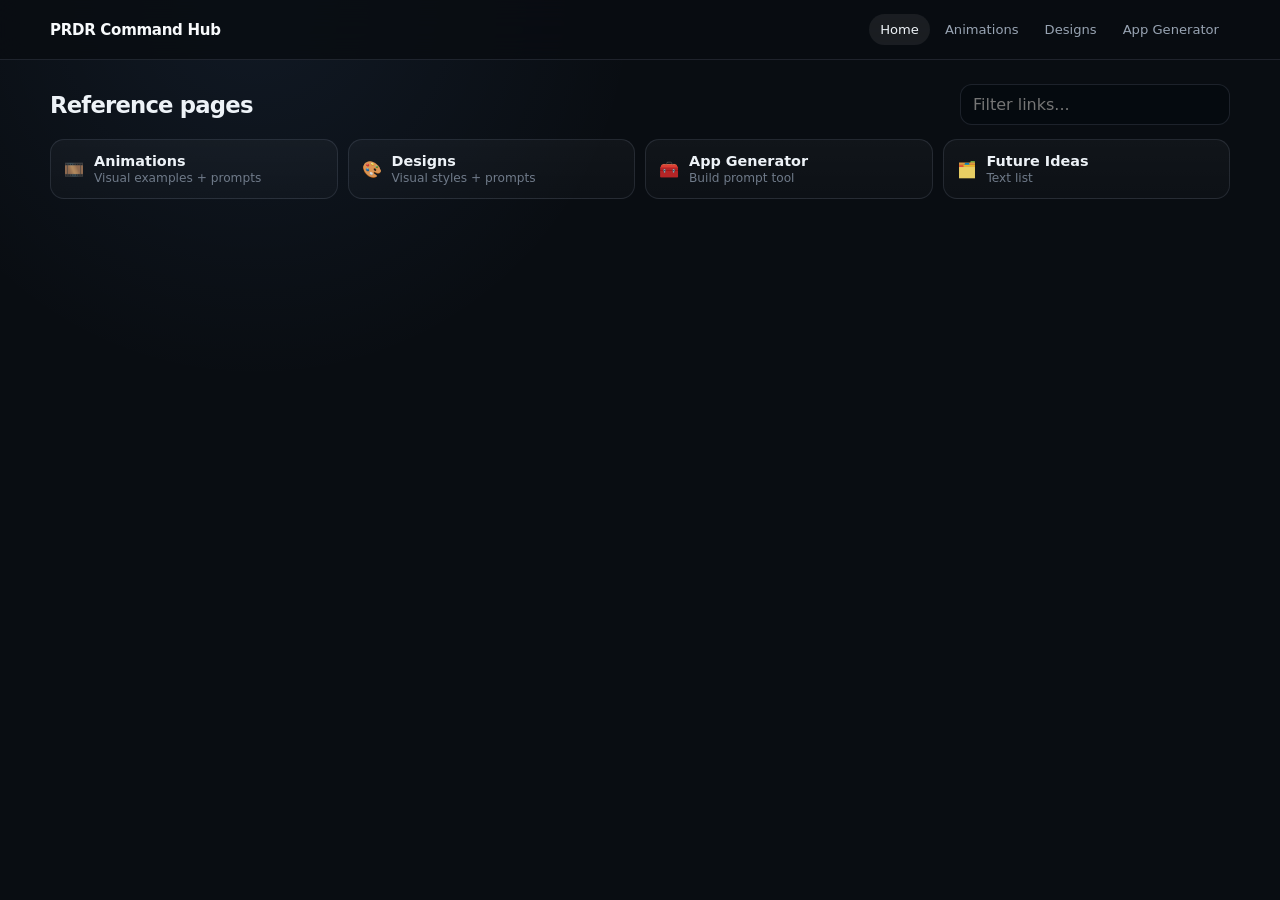
==== commit 8ac9e472: "Remove homepage heading" ====
--- a/index.html
+++ b/index.html
@@ -22,11 +22,7 @@
   </header>
 
   <main>
-    <section class="home-heading">
-      <h1>Command Hub</h1>
-    </section>
-
-    <section class="section">
+    <section class="section home-links-section">
       <div class="section-heading compact">
         <h2>Reference pages</h2>
         <input class="search-input compact-search" data-home-link-search placeholder="Filter links..." />
--- a/css/style.css
+++ b/css/style.css
@@ -1,88 +1,107 @@
 :root {
-  --bg: #0b0f14;
-  --surface: #111821;
-  --surface-2: #151e29;
-  --surface-3: #1b2634;
-  --text: #f4f7fb;
-  --muted: #9aa7b8;
-  --muted-2: #6f7d90;
-  --line: #243142;
-  --primary: #8ab4ff;
-  --primary-2: #5f9cff;
-  --primary-soft: rgba(138, 180, 255, 0.12);
+  --bg: #090d12;
+  --surface: #10151d;
+  --surface-2: #151b25;
+  --surface-3: #1b2330;
+  --text: #edf2f7;
+  --muted: #98a4b3;
+  --muted-2: #6f7a89;
+  --line: rgba(148, 163, 184, 0.16);
+  --primary: #9fc5ff;
+  --primary-2: #6ea8fe;
+  --primary-soft: rgba(159, 197, 255, 0.12);
   --radius-lg: 18px;
   --radius-md: 14px;
   --radius-sm: 10px;
 }
 * { box-sizing: border-box; }
 html { scroll-behavior: smooth; }
-body { margin: 0; min-height: 100vh; font-family: "Montserrat", system-ui, -apple-system, BlinkMacSystemFont, "Segoe UI", sans-serif; font-optical-sizing: auto; font-style: normal; background: var(--bg); color: var(--text); }
+body { margin: 0; min-height: 100vh; font-family: "Montserrat", system-ui, -apple-system, BlinkMacSystemFont, "Segoe UI", sans-serif; font-optical-sizing: auto; font-style: normal; font-weight: 400; background: radial-gradient(circle at 20% 0%, rgba(110,168,254,0.08), transparent 28%), var(--bg); color: var(--text); }
 a { color: inherit; text-decoration: none; }
-main { width: min(1120px, calc(100% - 32px)); margin: 0 auto 64px; }
-.site-header { position: sticky; top: 0; z-index: 20; display: flex; align-items: center; justify-content: space-between; gap: 16px; width: 100%; padding: 14px max(16px, calc((100vw - 1120px) / 2)); border-bottom: 1px solid var(--line); background: rgba(11, 15, 20, 0.9); backdrop-filter: blur(14px); }
-.brand { font-size: 0.98rem; font-weight: 800; letter-spacing: -0.02em; }
-.nav { display: flex; align-items: center; gap: 3px; }
-.nav a { padding: 8px 10px; border-radius: 10px; color: var(--muted); font-size: 0.86rem; font-weight: 700; }
-.nav a:hover, .nav a.active { background: var(--surface-2); color: var(--text); }
-.mobile-menu { display: none; border: 1px solid var(--line); color: var(--text); background: var(--surface); border-radius: 10px; width: 38px; height: 38px; font-size: 1rem; }
-.section { margin-top: 22px; }
-.page-title-row { display: flex; align-items: center; justify-content: space-between; gap: 16px; margin-top: 24px; margin-bottom: 8px; }
-.page-title-row h1 { margin: 0; font-size: clamp(1.55rem, 3vw, 2.25rem); line-height: 1.1; letter-spacing: -0.05em; }
-.page-hero { margin-top: 22px; padding: 22px; border: 1px solid var(--line); border-radius: var(--radius-lg); background: var(--surface); }
-.small-hero { padding: 18px 20px; }
-.eyebrow { margin: 0 0 8px; color: var(--primary); font-size: 0.72rem; font-weight: 800; letter-spacing: 0.12em; text-transform: uppercase; }
+main { width: min(1180px, calc(100% - 36px)); margin: 0 auto 70px; }
+.site-header { position: sticky; top: 0; z-index: 20; display: flex; align-items: center; justify-content: space-between; gap: 16px; width: 100%; padding: 14px max(18px, calc((100vw - 1180px) / 2)); border-bottom: 1px solid var(--line); background: rgba(9, 13, 18, 0.82); backdrop-filter: blur(18px); }
+.brand { font-size: 0.94rem; font-weight: 650; letter-spacing: -0.02em; color: #f8fafc; }
+.nav { display: flex; align-items: center; gap: 4px; }
+.nav a { padding: 8px 11px; border-radius: 999px; color: var(--muted); font-size: 0.82rem; font-weight: 500; transition: background .18s ease, color .18s ease; }
+.nav a:hover, .nav a.active { background: rgba(255,255,255,0.07); color: var(--text); }
+.mobile-menu { display: none; border: 1px solid var(--line); color: var(--text); background: var(--surface); border-radius: 999px; width: 38px; height: 38px; font-size: 1rem; }
+.section { margin-top: 24px; }
+.home-heading { margin-top: 32px; padding-bottom: 8px; }
+.home-heading h1, .page-title-row h1 { margin: 0; font-size: clamp(1.85rem, 4vw, 3.2rem); line-height: 1.06; letter-spacing: -0.06em; font-weight: 650; }
+.page-title-row { display: flex; align-items: center; justify-content: space-between; gap: 16px; margin-top: 32px; margin-bottom: 12px; }
+.page-title-row.single-title { align-items: flex-start; }
 h1, h2, h3, p { margin-top: 0; }
-h1 { margin-bottom: 8px; font-size: clamp(1.9rem, 4vw, 3rem); line-height: 1.04; letter-spacing: -0.055em; }
-.page-hero p:not(.eyebrow) { max-width: 760px; margin-bottom: 0; color: var(--muted); line-height: 1.65; }
-.section-heading { display: flex; justify-content: space-between; align-items: end; gap: 16px; margin-bottom: 12px; }
+h2 { font-weight: 600; letter-spacing: -0.035em; }
+h3 { font-weight: 600; letter-spacing: -0.025em; }
+.section-heading { display: flex; justify-content: space-between; align-items: end; gap: 16px; margin-bottom: 14px; }
 .section-heading.compact { align-items: center; }
-.section-heading h2 { margin: 0; font-size: clamp(1.18rem, 2.5vw, 1.65rem); letter-spacing: -0.04em; }
-.helper-text, .muted { color: var(--muted); line-height: 1.65; }
-.button { display: inline-flex; align-items: center; justify-content: center; border: 1px solid transparent; border-radius: 10px; padding: 10px 14px; font: inherit; font-weight: 800; cursor: pointer; }
+.section-heading h2 { margin: 0; font-size: clamp(1.1rem, 2vw, 1.42rem); }
+.helper-text, .muted { color: var(--muted); line-height: 1.7; font-size: 0.94rem; }
+.button { display: inline-flex; align-items: center; justify-content: center; border: 1px solid transparent; border-radius: 999px; padding: 10px 14px; font: inherit; font-weight: 550; cursor: pointer; transition: transform .18s ease, background .18s ease, border-color .18s ease; }
+.button:hover { transform: translateY(-1px); }
 .button.primary { color: #07111f; background: var(--primary); }
-.button.primary:hover { background: #a8c7ff; }
-.button.secondary { color: var(--text); background: var(--surface-3); border-color: var(--line); }
-.button.secondary:hover { background: #223044; }
-.button.small { padding: 8px 10px; font-size: 0.84rem; }
-.compact-link-grid { display: grid; grid-template-columns: repeat(auto-fit, minmax(155px, 1fr)); gap: 8px; }
-.quick-link { display: grid; grid-template-columns: auto 1fr; column-gap: 9px; row-gap: 1px; align-items: center; padding: 10px; border: 1px solid var(--line); border-radius: var(--radius-md); background: var(--surface); }
-.quick-link:hover { border-color: var(--primary-2); background: var(--surface-2); }
-.quick-link span { grid-row: span 2; font-size: 1rem; }
-.quick-link strong { font-size: 0.88rem; }
-.quick-link small { color: var(--muted-2); font-size: 0.76rem; font-weight: 700; }
-.tool-panel, .prompt-card { border: 1px solid var(--line); border-radius: var(--radius-lg); background: var(--surface); }
+.button.primary:hover { background: #c1d9ff; }
+.button.secondary { color: var(--text); background: rgba(255,255,255,0.04); border-color: var(--line); }
+.button.secondary:hover { background: rgba(255,255,255,0.08); }
+.button.small { padding: 8px 11px; font-size: 0.82rem; }
+.compact-link-grid { display: grid; grid-template-columns: repeat(auto-fit, minmax(180px, 1fr)); gap: 10px; }
+.quick-link { display: grid; grid-template-columns: auto 1fr; column-gap: 10px; row-gap: 2px; align-items: center; padding: 13px; border: 1px solid var(--line); border-radius: var(--radius-md); background: linear-gradient(180deg, rgba(255,255,255,0.035), rgba(255,255,255,0.018)); transition: background .18s ease, border-color .18s ease, transform .18s ease; }
+.quick-link:hover { border-color: rgba(159,197,255,0.42); background: rgba(255,255,255,0.055); transform: translateY(-1px); }
+.quick-link span { grid-row: span 2; font-size: 1rem; opacity: .9; }
+.quick-link strong { font-size: 0.9rem; font-weight: 550; }
+.quick-link small { color: var(--muted-2); font-size: 0.76rem; font-weight: 400; }
+.tool-panel, .prompt-card { border: 1px solid var(--line); border-radius: var(--radius-lg); background: rgba(16,21,29,0.78); box-shadow: 0 18px 40px rgba(0,0,0,0.16); }
 .tool-panel { padding: 18px; }
-.generator-form, .reference-form { display: grid; grid-template-columns: repeat(2, minmax(0, 1fr)); gap: 12px; margin-top: 14px; }
-.generator-form label { display: grid; gap: 6px; color: #d8e1ed; font-size: 0.86rem; font-weight: 750; }
+.generator-form, .reference-form { display: grid; grid-template-columns: repeat(2, minmax(0, 1fr)); gap: 13px; margin-top: 16px; }
+.generator-form label { display: grid; gap: 7px; color: #dce5ef; font-size: 0.84rem; font-weight: 500; }
 .generator-form .full, .form-actions.full { grid-column: 1 / -1; }
-input, select, textarea, .search-input { width: 100%; border: 1px solid var(--line); border-radius: 10px; background: #0d131b; color: var(--text); font: inherit; padding: 10px 11px; outline: none; }
-textarea { min-height: 92px; resize: vertical; }
-.reference-form textarea[name="idea"] { min-height: 130px; }
-input:focus, select:focus, textarea:focus, .search-input:focus { border-color: var(--primary-2); box-shadow: 0 0 0 3px rgba(95, 156, 255, 0.16); }
-.compact-search { max-width: 260px; }
+input, select, textarea, .search-input { width: 100%; border: 1px solid var(--line); border-radius: 12px; background: rgba(5,9,14,0.58); color: var(--text); font: inherit; font-weight: 400; padding: 10px 12px; outline: none; }
+textarea { min-height: 96px; resize: vertical; }
+.reference-form textarea[name="idea"] { min-height: 140px; }
+input:focus, select:focus, textarea:focus, .search-input:focus { border-color: rgba(159,197,255,0.58); box-shadow: 0 0 0 3px rgba(159,197,255,0.11); }
+.compact-search { max-width: 270px; }
 .form-actions { display: flex; flex-wrap: wrap; gap: 10px; }
-.output-box { margin-top: 14px; padding: 14px; border: 1px solid var(--line); border-radius: var(--radius-md); background: #0d131b; color: #dbe7f5; line-height: 1.65; white-space: pre-wrap; }
+.output-box { margin-top: 14px; padding: 14px; border: 1px solid var(--line); border-radius: var(--radius-md); background: rgba(5,9,14,0.62); color: #dbe7f5; line-height: 1.65; white-space: pre-wrap; font-size: .92rem; }
 .output-box.tall { min-height: 240px; max-height: 520px; overflow: auto; }
 .copy-output { margin-top: 10px; }
-.prompt-grid { display: grid; grid-template-columns: repeat(auto-fit, minmax(285px, 1fr)); gap: 12px; }
-.reference-grid { grid-template-columns: repeat(auto-fill, minmax(300px, 1fr)); }
-.prompt-card { display: flex; flex-direction: column; min-height: 390px; padding: 16px; }
-.prompt-card h3 { margin: 12px 0 8px; font-size: 1.05rem; }
-.prompt-card p { color: var(--muted); line-height: 1.58; font-size: 0.92rem; }
+.prompt-grid { display: grid; grid-template-columns: repeat(auto-fit, minmax(285px, 1fr)); gap: 14px; }
+.reference-grid { grid-template-columns: repeat(auto-fill, minmax(310px, 1fr)); }
+.prompt-card { display: flex; flex-direction: column; min-height: 430px; padding: 14px; }
+.prompt-card h3 { margin: 12px 0 7px; font-size: 1.02rem; }
+.prompt-card p { color: var(--muted); line-height: 1.58; font-size: 0.9rem; }
 .prompt-card .button { margin-top: auto; align-self: flex-start; }
-.category-badge, .chip { border-radius: 999px; background: var(--primary-soft); color: #cfe1ff; font-weight: 800; font-size: 0.75rem; }
+.prompt-meta { margin-top: 12px; }
+.category-badge, .chip { border-radius: 999px; background: rgba(159,197,255,0.1); color: #cfe1ff; font-weight: 500; font-size: 0.73rem; }
 .category-badge { padding: 6px 9px; }
-.chip-row { display: flex; flex-wrap: wrap; gap: 8px; margin-bottom: 12px; }
+.chip-row { display: flex; flex-wrap: wrap; gap: 8px; margin-bottom: 14px; }
 .chip { border: 1px solid var(--line); padding: 8px 10px; cursor: pointer; }
 .chip.active, .chip:hover { background: var(--primary); color: #07111f; border-color: var(--primary); }
-.best-for { margin-bottom: 8px; }
-.example-box { border: 1px solid var(--line); border-radius: var(--radius-sm); background: #0d131b; padding: 10px; margin: 8px 0 10px; color: #d4deeb; font-size: 0.88rem; line-height: 1.55; }
-.example-box strong { color: var(--text); }
-.prompt-label { margin-bottom: 4px; color: var(--primary); font-weight: 900; font-size: 0.76rem; letter-spacing: 0.08em; text-transform: uppercase; }
+.best-for { margin-bottom: 10px; }
+.prompt-label { margin: 4px 0 5px; color: var(--primary); font-weight: 550; font-size: 0.72rem; letter-spacing: 0.08em; text-transform: uppercase; }
 .empty-state { padding: 18px; border: 1px dashed var(--line); border-radius: var(--radius-md); color: var(--muted); background: var(--surface); }
-.back-to-top { position: fixed; right: 18px; bottom: 18px; width: 40px; height: 40px; border: 1px solid var(--line); border-radius: 999px; background: var(--surface-3); color: var(--text); font-weight: 900; cursor: pointer; opacity: 0; transform: translateY(10px); pointer-events: none; }
+.visual-preview { position: relative; height: 150px; border: 1px solid var(--line); border-radius: 16px; background: linear-gradient(135deg, rgba(255,255,255,0.07), rgba(255,255,255,0.025)); overflow: hidden; }
+.visual-preview::before { content: ""; position: absolute; inset: 18px; border-radius: 14px; border: 1px solid rgba(255,255,255,0.08); }
+.visual-preview span { position: absolute; display: block; }
+.vp-dot { width: 9px; height: 9px; border-radius: 50%; top: 18px; left: 18px; background: var(--primary); box-shadow: 16px 0 0 rgba(255,255,255,.18), 32px 0 0 rgba(255,255,255,.12); }
+.vp-line { height: 8px; border-radius: 999px; background: rgba(255,255,255,0.16); left: 24px; right: 24px; }
+.vp-line-one { top: 55px; width: 45%; }
+.vp-line-two { top: 74px; width: 65%; }
+.vp-shape { border-radius: 14px; background: rgba(159,197,255,0.22); border: 1px solid rgba(159,197,255,0.22); }
+.vp-shape-one { width: 68px; height: 38px; right: 24px; bottom: 24px; }
+.vp-shape-two { width: 42px; height: 42px; left: 26px; bottom: 22px; }
+.animation-preview.preview-buttons .vp-shape-one { transform: translateY(-6px); box-shadow: 0 14px 28px rgba(159,197,255,0.18); }
+.animation-preview.preview-loading .vp-line-one { width: 72%; background: linear-gradient(90deg, var(--primary), rgba(255,255,255,0.14)); }
+.animation-preview.preview-page-transitions .vp-shape-one, .animation-preview.preview-cards .vp-shape-two { transform: translateY(-10px); opacity: .85; }
+.animation-preview.preview-navigation .vp-line-one { top: 38px; height: 4px; width: 70%; background: var(--primary); }
+.animation-preview.preview-microinteractions .vp-dot { transform: scale(1.35); }
+.design-preview.preview-core-styles { background: linear-gradient(135deg, #10151d, #192231); }
+.design-preview.preview-layouts .vp-shape-one { width: 88px; height: 62px; right: 22px; bottom: 22px; }
+.design-preview.preview-layouts .vp-shape-two { width: 88px; height: 62px; left: 24px; bottom: 22px; }
+.design-preview.preview-visual-effects { background: radial-gradient(circle at 75% 22%, rgba(159,197,255,.32), transparent 30%), linear-gradient(135deg, rgba(255,255,255,.08), rgba(255,255,255,.02)); }
+.design-preview.preview-app-types .vp-shape-one { height: 82px; width: 120px; }
+.back-to-top { position: fixed; right: 18px; bottom: 18px; width: 40px; height: 40px; border: 1px solid var(--line); border-radius: 999px; background: var(--surface-3); color: var(--text); font-weight: 500; cursor: pointer; opacity: 0; transform: translateY(10px); pointer-events: none; }
 .back-to-top.visible { opacity: 1; transform: translateY(0); pointer-events: auto; }
-.toast { position: fixed; left: 50%; bottom: 18px; transform: translate(-50%, 14px); opacity: 0; padding: 10px 13px; border: 1px solid var(--line); border-radius: 999px; background: #f4f7fb; color: #0b0f14; font-weight: 900; z-index: 50; }
+.toast { position: fixed; left: 50%; bottom: 18px; transform: translate(-50%, 14px); opacity: 0; padding: 10px 13px; border: 1px solid var(--line); border-radius: 999px; background: #f4f7fb; color: #0b0f14; font-weight: 500; z-index: 50; }
 .toast.show { opacity: 1; transform: translate(-50%, 0); }
 @media (max-width: 820px) { .mobile-menu { display: inline-grid; place-items: center; } .nav { display: none; position: absolute; left: 16px; right: 16px; top: 58px; padding: 8px; border: 1px solid var(--line); border-radius: var(--radius-md); background: var(--surface); flex-direction: column; align-items: stretch; } .nav.open { display: flex; } .section-heading, .page-title-row { flex-direction: column; align-items: stretch; } .generator-form, .reference-form { grid-template-columns: 1fr; } .compact-search { max-width: none; } }
-@media (max-width: 520px) { main { width: min(100% - 22px, 1120px); } .site-header { padding-inline: 11px; } .button { width: 100%; } .form-actions { flex-direction: column; } }
+@media (max-width: 520px) { main { width: min(100% - 22px, 1180px); } .site-header { padding-inline: 11px; } .button { width: 100%; } .form-actions { flex-direction: column; } .prompt-card { min-height: auto; } }
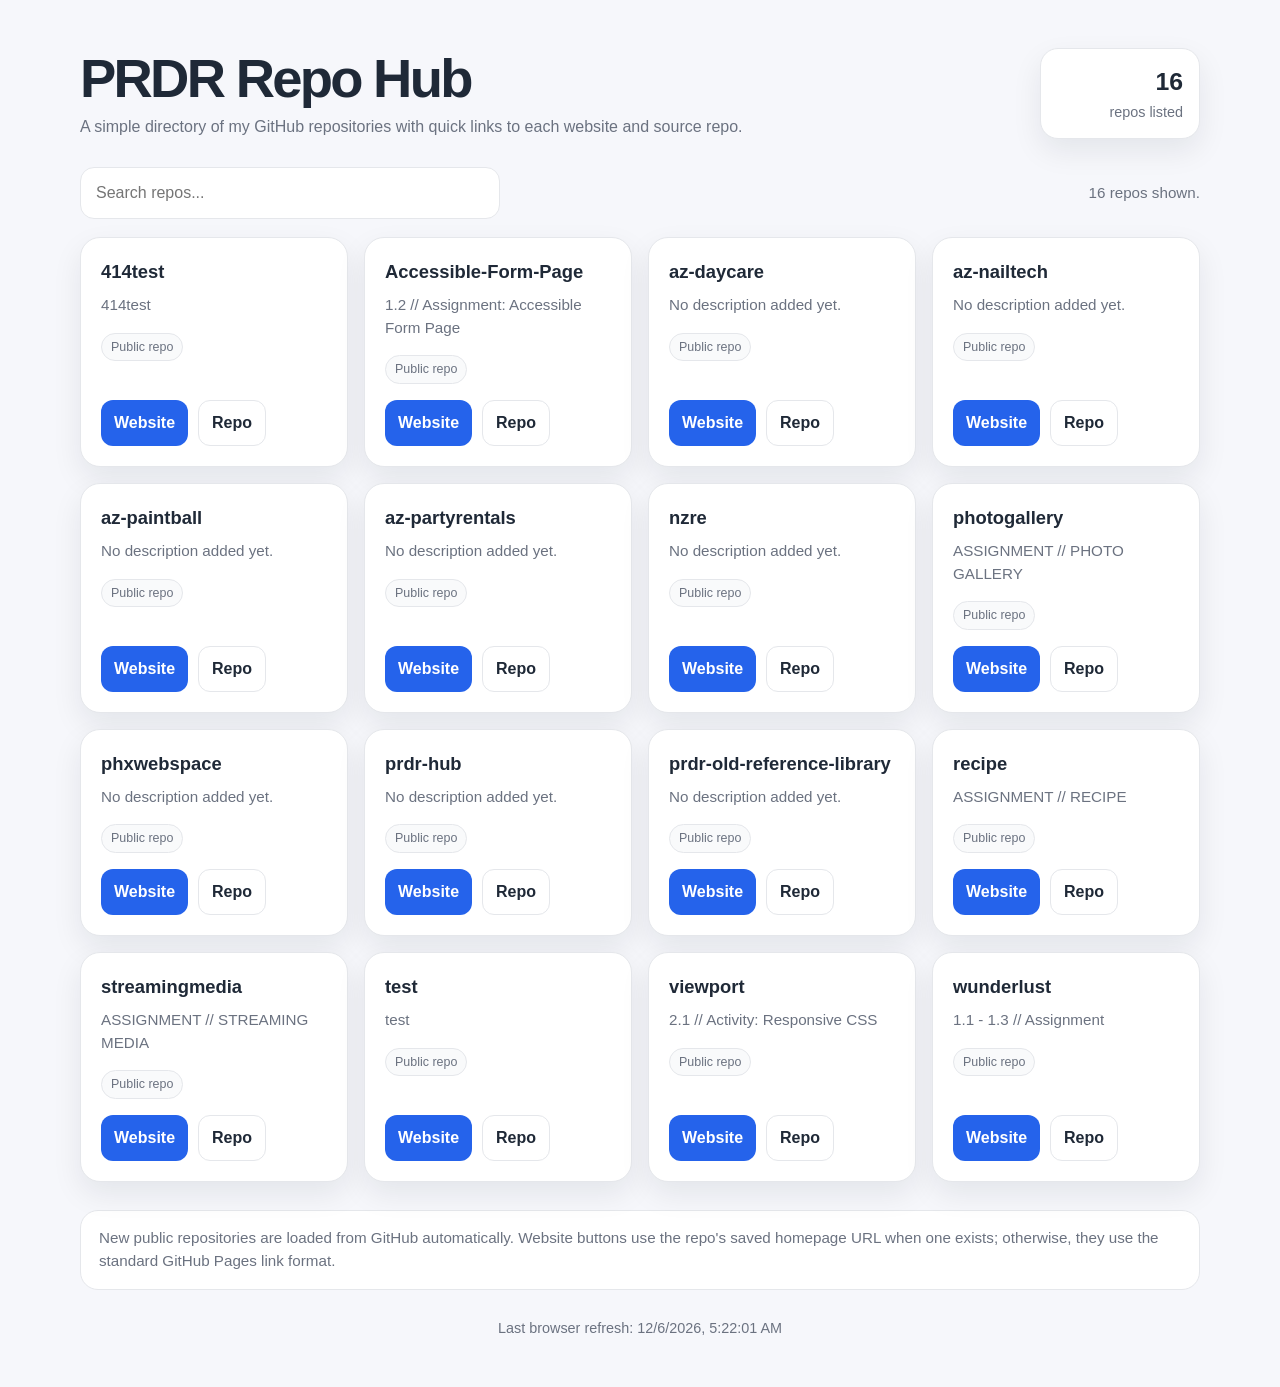
==== commit d8014f65: "Restart hub as basic repo website directory" ====
--- a/index.html
+++ b/index.html
@@ -3,42 +3,388 @@
 <head>
   <meta charset="UTF-8" />
   <meta name="viewport" content="width=device-width, initial-scale=1.0" />
-  <title>PRDR Command Hub</title>
-  <link rel="preconnect" href="https://fonts.googleapis.com">
-  <link rel="preconnect" href="https://fonts.gstatic.com" crossorigin>
-  <link href="https://fonts.googleapis.com/css2?family=Montserrat:ital,wght@0,100..900;1,100..900&display=swap" rel="stylesheet">
-  <link rel="stylesheet" href="css/style.css" />
+  <title>PRDR Repo Hub</title>
+  <style>
+    :root {
+      color-scheme: light;
+      --bg: #f6f7fb;
+      --card: #ffffff;
+      --text: #1f2937;
+      --muted: #6b7280;
+      --border: #e5e7eb;
+      --accent: #2563eb;
+      --accent-dark: #1d4ed8;
+      --shadow: 0 12px 30px rgba(15, 23, 42, 0.08);
+    }
+
+    * {
+      box-sizing: border-box;
+    }
+
+    body {
+      margin: 0;
+      font-family: Arial, Helvetica, sans-serif;
+      background: var(--bg);
+      color: var(--text);
+      line-height: 1.5;
+    }
+
+    .page {
+      width: min(1120px, calc(100% - 32px));
+      margin: 0 auto;
+      padding: 48px 0;
+    }
+
+    header {
+      display: flex;
+      align-items: flex-end;
+      justify-content: space-between;
+      gap: 24px;
+      margin-bottom: 28px;
+    }
+
+    h1 {
+      margin: 0 0 8px;
+      font-size: clamp(2rem, 5vw, 3.4rem);
+      line-height: 1.05;
+      letter-spacing: -0.05em;
+    }
+
+    .intro {
+      margin: 0;
+      color: var(--muted);
+      max-width: 680px;
+      font-size: 1rem;
+    }
+
+    .summary {
+      min-width: 160px;
+      padding: 14px 16px;
+      border: 1px solid var(--border);
+      border-radius: 18px;
+      background: var(--card);
+      box-shadow: var(--shadow);
+      text-align: right;
+    }
+
+    .summary strong {
+      display: block;
+      font-size: 1.55rem;
+    }
+
+    .summary span {
+      color: var(--muted);
+      font-size: 0.9rem;
+    }
+
+    .toolbar {
+      display: flex;
+      align-items: center;
+      justify-content: space-between;
+      gap: 16px;
+      margin-bottom: 18px;
+    }
+
+    .search {
+      width: min(100%, 420px);
+      padding: 13px 15px;
+      border: 1px solid var(--border);
+      border-radius: 14px;
+      background: #fff;
+      color: var(--text);
+      font: inherit;
+      outline: none;
+    }
+
+    .search:focus {
+      border-color: var(--accent);
+      box-shadow: 0 0 0 4px rgba(37, 99, 235, 0.12);
+    }
+
+    .status {
+      color: var(--muted);
+      font-size: 0.95rem;
+      text-align: right;
+    }
+
+    .grid {
+      display: grid;
+      grid-template-columns: repeat(auto-fit, minmax(260px, 1fr));
+      gap: 16px;
+    }
+
+    .card {
+      display: flex;
+      flex-direction: column;
+      min-height: 190px;
+      padding: 20px;
+      border: 1px solid var(--border);
+      border-radius: 20px;
+      background: var(--card);
+      box-shadow: var(--shadow);
+    }
+
+    .card h2 {
+      margin: 0 0 8px;
+      font-size: 1.15rem;
+      word-break: break-word;
+    }
+
+    .card p {
+      margin: 0 0 16px;
+      color: var(--muted);
+      font-size: 0.95rem;
+    }
+
+    .badges {
+      display: flex;
+      flex-wrap: wrap;
+      gap: 8px;
+      margin-bottom: 16px;
+    }
+
+    .badge {
+      padding: 4px 9px;
+      border: 1px solid var(--border);
+      border-radius: 999px;
+      color: var(--muted);
+      font-size: 0.78rem;
+      background: #f9fafb;
+    }
+
+    .actions {
+      display: flex;
+      flex-wrap: wrap;
+      gap: 10px;
+      margin-top: auto;
+    }
+
+    .button {
+      display: inline-flex;
+      align-items: center;
+      justify-content: center;
+      min-height: 40px;
+      padding: 10px 13px;
+      border-radius: 12px;
+      font-weight: 700;
+      text-decoration: none;
+      transition: transform 0.15s ease, background 0.15s ease;
+    }
+
+    .button:hover {
+      transform: translateY(-1px);
+    }
+
+    .primary {
+      background: var(--accent);
+      color: #fff;
+    }
+
+    .primary:hover {
+      background: var(--accent-dark);
+    }
+
+    .secondary {
+      border: 1px solid var(--border);
+      color: var(--text);
+      background: #fff;
+    }
+
+    .note {
+      margin-top: 28px;
+      padding: 16px 18px;
+      border: 1px solid var(--border);
+      border-radius: 18px;
+      background: #fff;
+      color: var(--muted);
+      font-size: 0.95rem;
+    }
+
+    footer {
+      margin-top: 28px;
+      color: var(--muted);
+      font-size: 0.9rem;
+      text-align: center;
+    }
+
+    @media (max-width: 700px) {
+      .page {
+        width: min(100% - 24px, 1120px);
+        padding: 32px 0;
+      }
+
+      header,
+      .toolbar {
+        align-items: stretch;
+        flex-direction: column;
+      }
+
+      .summary,
+      .status {
+        text-align: left;
+      }
+
+      .search {
+        width: 100%;
+      }
+    }
+  </style>
 </head>
-<body data-page="home">
-  <header class="site-header">
-    <a class="brand" href="index.html" aria-label="PRDR Command Hub home">PRDR Command Hub</a>
-    <button class="mobile-menu" data-menu-toggle aria-label="Open navigation">☰</button>
-    <nav class="nav" data-nav>
-      <a class="active" href="index.html">Home</a>
-      <a href="animations.html">Animations</a>
-      <a href="designs.html">Designs</a>
-      <a href="app-generator.html">App Generator</a>
-    </nav>
-  </header>
-
-  <main>
-    <section class="section home-links-section">
-      <div class="section-heading compact">
-        <h2>Reference pages</h2>
-        <input class="search-input compact-search" data-home-link-search placeholder="Filter links..." />
+<body>
+  <main class="page">
+    <header>
+      <div>
+        <h1>PRDR Repo Hub</h1>
+        <p class="intro">A simple directory of my GitHub repositories with quick links to each website and source repo.</p>
       </div>
-
-      <div class="compact-link-grid" data-home-links>
-        <a class="quick-link" href="animations.html"><span>🎞️</span><strong>Animations</strong><small>Visual examples + prompts</small></a>
-        <a class="quick-link" href="designs.html"><span>🎨</span><strong>Designs</strong><small>Visual styles + prompts</small></a>
-        <a class="quick-link" href="app-generator.html"><span>🧰</span><strong>App Generator</strong><small>Build prompt tool</small></a>
-        <a class="quick-link muted-link" href="future-expansion-ideas.txt"><span>🗂️</span><strong>Future Ideas</strong><small>Text list</small></a>
+      <div class="summary" aria-live="polite">
+        <strong id="repoCount">0</strong>
+        <span>repos listed</span>
       </div>
+    </header>
+
+    <section class="toolbar" aria-label="Repository tools">
+      <input id="searchInput" class="search" type="search" placeholder="Search repos..." aria-label="Search repositories" />
+      <div id="status" class="status">Loading repositories...</div>
     </section>
+
+    <section id="repoGrid" class="grid" aria-label="Repository list"></section>
+
+    <section class="note">
+      New public repositories are loaded from GitHub automatically. Website buttons use the repo's saved homepage URL when one exists; otherwise, they use the standard GitHub Pages link format.
+    </section>
+
+    <footer>
+      Last browser refresh: <span id="refreshTime"></span>
+    </footer>
   </main>
 
-  <button class="back-to-top" data-back-to-top aria-label="Back to top">↑</button>
-  <script src="js/data.js"></script>
-  <script src="js/main.js"></script>
+  <script>
+    const OWNER = "pcdelros";
+
+    const FALLBACK_REPOS = [
+      { name: "test", full_name: "pcdelros/test", description: "test", html_url: "https://github.com/pcdelros/test" },
+      { name: "photogallery", full_name: "pcdelros/photogallery", description: "ASSIGNMENT // PHOTO GALLERY", html_url: "https://github.com/pcdelros/photogallery" },
+      { name: "streamingmedia", full_name: "pcdelros/streamingmedia", description: "ASSIGNMENT // STREAMING MEDIA", html_url: "https://github.com/pcdelros/streamingmedia" },
+      { name: "recipe", full_name: "pcdelros/recipe", description: "ASSIGNMENT // RECIPE", html_url: "https://github.com/pcdelros/recipe" },
+      { name: "414test", full_name: "pcdelros/414test", description: "414test", html_url: "https://github.com/pcdelros/414test" },
+      { name: "Accessible-Form-Page", full_name: "pcdelros/Accessible-Form-Page", description: "1.2 // Assignment: Accessible Form Page", html_url: "https://github.com/pcdelros/Accessible-Form-Page" },
+      { name: "wunderlust", full_name: "pcdelros/wunderlust", description: "1.1 - 1.3 // Assignment", html_url: "https://github.com/pcdelros/wunderlust" },
+      { name: "viewport", full_name: "pcdelros/viewport", description: "2.1 // Activity: Responsive CSS", html_url: "https://github.com/pcdelros/viewport" },
+      { name: "nzre", full_name: "pcdelros/nzre", description: "", html_url: "https://github.com/pcdelros/nzre" },
+      { name: "prdr-old-reference-library", full_name: "pcdelros/prdr-old-reference-library", description: "", html_url: "https://github.com/pcdelros/prdr-old-reference-library" },
+      { name: "prdr-hub", full_name: "pcdelros/prdr-hub", description: "", html_url: "https://github.com/pcdelros/prdr-hub" },
+      { name: "az-partyrentals", full_name: "pcdelros/az-partyrentals", description: "", html_url: "https://github.com/pcdelros/az-partyrentals" },
+      { name: "phxwebspace", full_name: "pcdelros/phxwebspace", description: "", html_url: "https://github.com/pcdelros/phxwebspace" },
+      { name: "az-paintball", full_name: "pcdelros/az-paintball", description: "", html_url: "https://github.com/pcdelros/az-paintball" },
+      { name: "az-nailtech", full_name: "pcdelros/az-nailtech", description: "", html_url: "https://github.com/pcdelros/az-nailtech" },
+      { name: "az-daycare", full_name: "pcdelros/az-daycare", description: "", html_url: "https://github.com/pcdelros/az-daycare" }
+    ];
+
+    const repoGrid = document.getElementById("repoGrid");
+    const repoCount = document.getElementById("repoCount");
+    const statusText = document.getElementById("status");
+    const searchInput = document.getElementById("searchInput");
+    const refreshTime = document.getElementById("refreshTime");
+    let repos = [];
+
+    function getWebsiteUrl(repo) {
+      const homepage = repo.homepage && repo.homepage.trim();
+
+      if (homepage) {
+        return homepage.startsWith("http") ? homepage : `https://${homepage}`;
+      }
+
+      if (repo.name.toLowerCase() === `${OWNER}.github.io`) {
+        return `https://${OWNER}.github.io/`;
+      }
+
+      return `https://${OWNER}.github.io/${repo.name}/`;
+    }
+
+    function formatDate(value) {
+      if (!value) return "Public repo";
+
+      return new Intl.DateTimeFormat(undefined, {
+        month: "short",
+        day: "numeric",
+        year: "numeric"
+      }).format(new Date(value));
+    }
+
+    function renderRepos(list) {
+      repoGrid.innerHTML = "";
+      repoCount.textContent = list.length;
+
+      if (!list.length) {
+        repoGrid.innerHTML = `<article class="card"><h2>No matching repos</h2><p>Try a different search term.</p></article>`;
+        statusText.textContent = "No matches found.";
+        return;
+      }
+
+      const fragment = document.createDocumentFragment();
+
+      list.forEach((repo) => {
+        const websiteUrl = getWebsiteUrl(repo);
+        const sourceUrl = repo.html_url || `https://github.com/${OWNER}/${repo.name}`;
+        const description = repo.description || "No description added yet.";
+        const card = document.createElement("article");
+        card.className = "card";
+        card.innerHTML = `
+          <h2>${repo.name}</h2>
+          <p>${description}</p>
+          <div class="badges">
+            <span class="badge">${formatDate(repo.updated_at)}</span>
+            ${repo.archived ? '<span class="badge">Archived</span>' : ''}
+            ${repo.fork ? '<span class="badge">Fork</span>' : ''}
+          </div>
+          <div class="actions">
+            <a class="button primary" href="${websiteUrl}" target="_blank" rel="noopener noreferrer">Website</a>
+            <a class="button secondary" href="${sourceUrl}" target="_blank" rel="noopener noreferrer">Repo</a>
+          </div>
+        `;
+        fragment.appendChild(card);
+      });
+
+      repoGrid.appendChild(fragment);
+      statusText.textContent = `${list.length} repos shown.`;
+    }
+
+    function filterRepos() {
+      const query = searchInput.value.trim().toLowerCase();
+      const filtered = repos.filter((repo) => {
+        const haystack = `${repo.name} ${repo.description || ""}`.toLowerCase();
+        return haystack.includes(query);
+      });
+
+      renderRepos(filtered);
+    }
+
+    async function loadRepos() {
+      refreshTime.textContent = new Date().toLocaleString();
+
+      try {
+        const response = await fetch(`https://api.github.com/users/${OWNER}/repos?per_page=100&sort=updated`, {
+          headers: { "Accept": "application/vnd.github+json" }
+        });
+
+        if (!response.ok) {
+          throw new Error("GitHub API request failed");
+        }
+
+        repos = await response.json();
+        statusText.textContent = "Repos loaded from GitHub.";
+      } catch (error) {
+        repos = FALLBACK_REPOS;
+        statusText.textContent = "Showing saved repo list because GitHub could not be reached.";
+      }
+
+      repos.sort((a, b) => a.name.localeCompare(b.name));
+      renderRepos(repos);
+    }
+
+    searchInput.addEventListener("input", filterRepos);
+    loadRepos();
+  </script>
 </body>
 </html>
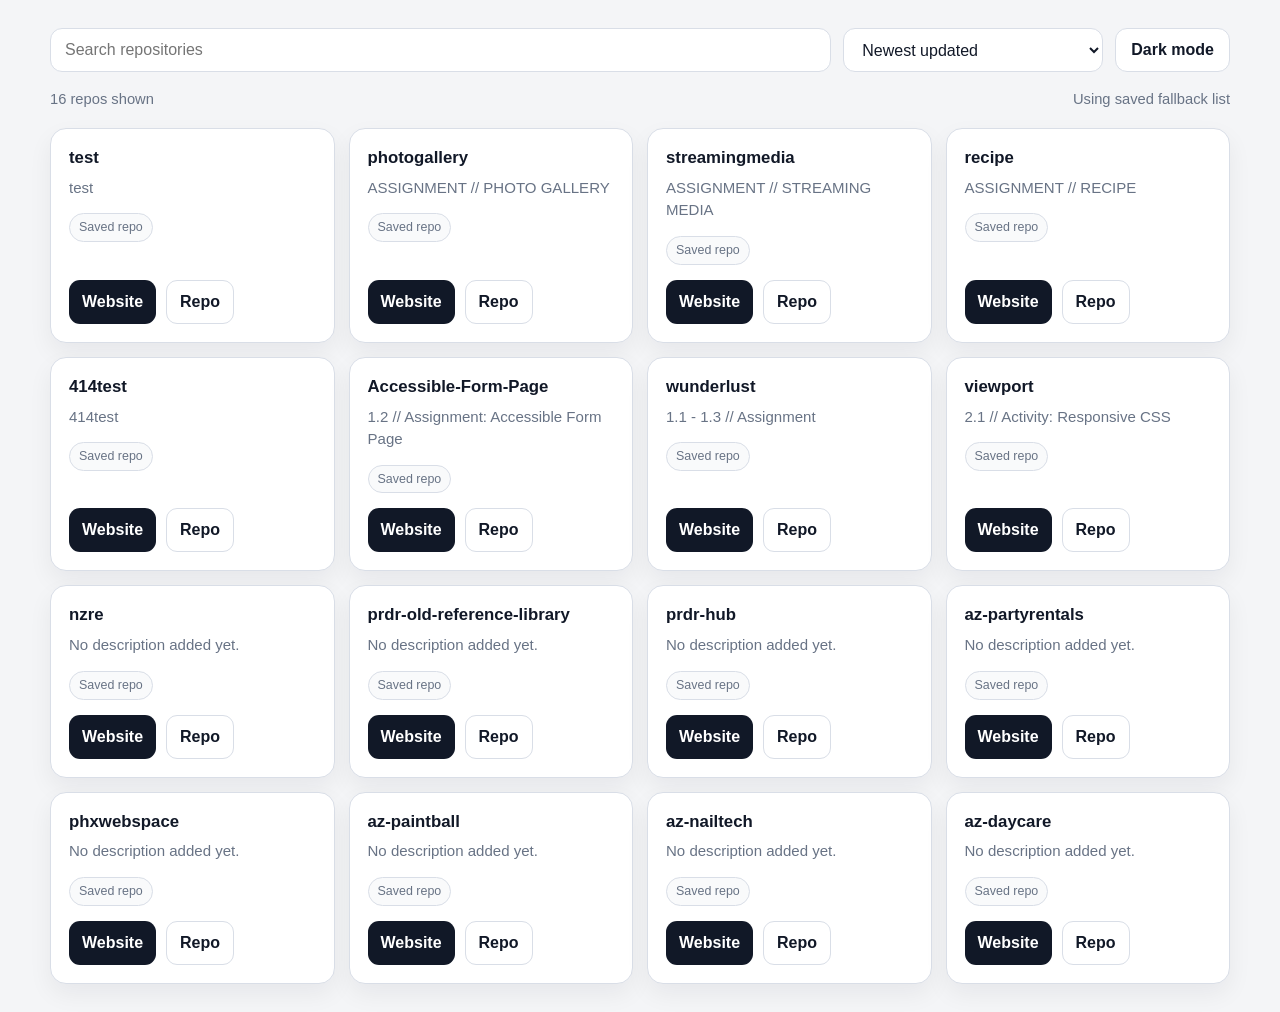
==== commit b45dffbe: "Refine hub layout and add sorting dark mode favicon support" ====
--- a/index.html
+++ b/index.html
@@ -3,18 +3,36 @@
 <head>
   <meta charset="UTF-8" />
   <meta name="viewport" content="width=device-width, initial-scale=1.0" />
+  <meta name="color-scheme" content="light dark" />
   <title>PRDR Repo Hub</title>
+  <link rel="icon" type="image/svg+xml" href="favicon.svg" />
   <style>
     :root {
-      color-scheme: light;
-      --bg: #f6f7fb;
-      --card: #ffffff;
-      --text: #1f2937;
-      --muted: #6b7280;
-      --border: #e5e7eb;
-      --accent: #2563eb;
-      --accent-dark: #1d4ed8;
-      --shadow: 0 12px 30px rgba(15, 23, 42, 0.08);
+      --bg: #f4f5f7;
+      --surface: #ffffff;
+      --surface-soft: #f9fafb;
+      --text: #111827;
+      --muted: #687385;
+      --border: #d9dee7;
+      --button: #111827;
+      --button-text: #ffffff;
+      --button-hover: #000000;
+      --shadow: 0 10px 24px rgba(15, 23, 42, 0.06);
+      --focus: 0 0 0 4px rgba(17, 24, 39, 0.12);
+    }
+
+    html[data-theme="dark"] {
+      --bg: #0d1117;
+      --surface: #151b23;
+      --surface-soft: #10161f;
+      --text: #f0f3f6;
+      --muted: #9aa6b2;
+      --border: #303946;
+      --button: #f0f3f6;
+      --button-text: #0d1117;
+      --button-hover: #ffffff;
+      --shadow: none;
+      --focus: 0 0 0 4px rgba(240, 243, 246, 0.14);
     }
 
     * {
@@ -22,6 +40,7 @@
     }
 
     body {
+      min-height: 100vh;
       margin: 0;
       font-family: Arial, Helvetica, sans-serif;
       background: var(--bg);
@@ -30,126 +49,105 @@
     }
 
     .page {
-      width: min(1120px, calc(100% - 32px));
+      width: min(1180px, calc(100% - 32px));
       margin: 0 auto;
-      padding: 48px 0;
-    }
-
-    header {
-      display: flex;
-      align-items: flex-end;
-      justify-content: space-between;
-      gap: 24px;
-      margin-bottom: 28px;
-    }
-
-    h1 {
-      margin: 0 0 8px;
-      font-size: clamp(2rem, 5vw, 3.4rem);
-      line-height: 1.05;
-      letter-spacing: -0.05em;
-    }
-
-    .intro {
-      margin: 0;
-      color: var(--muted);
-      max-width: 680px;
-      font-size: 1rem;
-    }
-
-    .summary {
-      min-width: 160px;
-      padding: 14px 16px;
+      padding: 28px 0;
+    }
+
+    .toolbar {
+      display: grid;
+      grid-template-columns: minmax(220px, 1fr) minmax(190px, 260px) auto;
+      gap: 12px;
+      align-items: center;
+      margin-bottom: 16px;
+    }
+
+    .control,
+    .theme-button {
+      min-height: 44px;
       border: 1px solid var(--border);
-      border-radius: 18px;
-      background: var(--card);
-      box-shadow: var(--shadow);
-      text-align: right;
-    }
-
-    .summary strong {
-      display: block;
-      font-size: 1.55rem;
-    }
-
-    .summary span {
-      color: var(--muted);
-      font-size: 0.9rem;
-    }
-
-    .toolbar {
-      display: flex;
-      align-items: center;
-      justify-content: space-between;
-      gap: 16px;
-      margin-bottom: 18px;
-    }
-
-    .search {
-      width: min(100%, 420px);
-      padding: 13px 15px;
-      border: 1px solid var(--border);
-      border-radius: 14px;
-      background: #fff;
+      border-radius: 12px;
+      background: var(--surface);
       color: var(--text);
       font: inherit;
       outline: none;
     }
 
-    .search:focus {
-      border-color: var(--accent);
-      box-shadow: 0 0 0 4px rgba(37, 99, 235, 0.12);
+    .control {
+      width: 100%;
+      padding: 0 14px;
+    }
+
+    .control:focus,
+    .theme-button:focus-visible,
+    .button:focus-visible {
+      box-shadow: var(--focus);
+    }
+
+    .theme-button {
+      padding: 0 15px;
+      cursor: pointer;
+      font-weight: 700;
+      white-space: nowrap;
+    }
+
+    .theme-button:hover {
+      border-color: var(--muted);
     }
 
     .status {
+      display: flex;
+      justify-content: space-between;
+      gap: 12px;
+      margin-bottom: 18px;
       color: var(--muted);
-      font-size: 0.95rem;
-      text-align: right;
+      font-size: 0.92rem;
     }
 
     .grid {
       display: grid;
       grid-template-columns: repeat(auto-fit, minmax(260px, 1fr));
-      gap: 16px;
+      gap: 14px;
     }
 
     .card {
       display: flex;
       flex-direction: column;
-      min-height: 190px;
-      padding: 20px;
+      min-height: 182px;
+      padding: 18px;
       border: 1px solid var(--border);
-      border-radius: 20px;
-      background: var(--card);
+      border-radius: 16px;
+      background: var(--surface);
       box-shadow: var(--shadow);
     }
 
-    .card h2 {
+    .repo-name {
       margin: 0 0 8px;
-      font-size: 1.15rem;
+      font-size: 1.05rem;
+      line-height: 1.3;
       word-break: break-word;
     }
 
-    .card p {
-      margin: 0 0 16px;
+    .description {
+      margin: 0 0 14px;
       color: var(--muted);
-      font-size: 0.95rem;
-    }
-
-    .badges {
+      font-size: 0.94rem;
+    }
+
+    .meta {
       display: flex;
       flex-wrap: wrap;
       gap: 8px;
-      margin-bottom: 16px;
+      margin-bottom: 15px;
     }
 
     .badge {
       padding: 4px 9px;
       border: 1px solid var(--border);
       border-radius: 999px;
+      background: var(--surface-soft);
       color: var(--muted);
       font-size: 0.78rem;
-      background: #f9fafb;
     }
 
     .actions {
@@ -164,11 +162,11 @@
       align-items: center;
       justify-content: center;
       min-height: 40px;
-      padding: 10px 13px;
-      border-radius: 12px;
+      padding: 9px 13px;
+      border-radius: 11px;
       font-weight: 700;
       text-decoration: none;
-      transition: transform 0.15s ease, background 0.15s ease;
+      transition: transform 0.15s ease, border-color 0.15s ease, background 0.15s ease;
     }
 
     .button:hover {
@@ -176,91 +174,82 @@
     }
 
     .primary {
-      background: var(--accent);
-      color: #fff;
+      background: var(--button);
+      color: var(--button-text);
     }
 
     .primary:hover {
-      background: var(--accent-dark);
+      background: var(--button-hover);
     }
 
     .secondary {
       border: 1px solid var(--border);
+      background: var(--surface);
       color: var(--text);
-      background: #fff;
-    }
-
-    .note {
-      margin-top: 28px;
-      padding: 16px 18px;
-      border: 1px solid var(--border);
-      border-radius: 18px;
-      background: #fff;
-      color: var(--muted);
-      font-size: 0.95rem;
-    }
-
-    footer {
-      margin-top: 28px;
-      color: var(--muted);
-      font-size: 0.9rem;
-      text-align: center;
-    }
-
-    @media (max-width: 700px) {
+    }
+
+    .secondary:hover {
+      border-color: var(--muted);
+    }
+
+    .empty {
+      grid-column: 1 / -1;
+      min-height: auto;
+    }
+
+    @media (prefers-reduced-motion: reduce) {
+      .button {
+        transition: none;
+      }
+
+      .button:hover {
+        transform: none;
+      }
+    }
+
+    @media (max-width: 760px) {
       .page {
-        width: min(100% - 24px, 1120px);
-        padding: 32px 0;
-      }
-
-      header,
+        width: min(100% - 24px, 1180px);
+        padding: 18px 0;
+      }
+
       .toolbar {
-        align-items: stretch;
+        grid-template-columns: 1fr;
+      }
+
+      .status {
         flex-direction: column;
-      }
-
-      .summary,
-      .status {
-        text-align: left;
-      }
-
-      .search {
-        width: 100%;
       }
     }
   </style>
 </head>
 <body>
   <main class="page">
-    <header>
-      <div>
-        <h1>PRDR Repo Hub</h1>
-        <p class="intro">A simple directory of my GitHub repositories with quick links to each website and source repo.</p>
-      </div>
-      <div class="summary" aria-live="polite">
-        <strong id="repoCount">0</strong>
-        <span>repos listed</span>
-      </div>
-    </header>
-
-    <section class="toolbar" aria-label="Repository tools">
-      <input id="searchInput" class="search" type="search" placeholder="Search repos..." aria-label="Search repositories" />
-      <div id="status" class="status">Loading repositories...</div>
+    <section class="toolbar" aria-label="Repository controls">
+      <input id="searchInput" class="control" type="search" placeholder="Search repositories" aria-label="Search repositories" />
+      <select id="sortSelect" class="control" aria-label="Sort repositories">
+        <option value="updated-desc">Newest updated</option>
+        <option value="updated-asc">Oldest updated</option>
+        <option value="created-desc">Newest created</option>
+        <option value="created-asc">Oldest created</option>
+        <option value="name-asc">Name A to Z</option>
+        <option value="name-desc">Name Z to A</option>
+      </select>
+      <button id="themeButton" class="theme-button" type="button" aria-label="Toggle dark mode">Dark mode</button>
     </section>
 
+    <section class="status" aria-live="polite">
+      <span id="statusText">Loading repositories...</span>
+      <span id="sourceText"></span>
+    </section>
+
     <section id="repoGrid" class="grid" aria-label="Repository list"></section>
-
-    <section class="note">
-      New public repositories are loaded from GitHub automatically. Website buttons use the repo's saved homepage URL when one exists; otherwise, they use the standard GitHub Pages link format.
-    </section>
-
-    <footer>
-      Last browser refresh: <span id="refreshTime"></span>
-    </footer>
   </main>
 
   <script>
     const OWNER = "pcdelros";
+    const THEME_KEY = "prdr-hub-theme";
+    const SORT_KEY = "prdr-hub-sort";
 
     const FALLBACK_REPOS = [
       { name: "test", full_name: "pcdelros/test", description: "test", html_url: "https://github.com/pcdelros/test" },
@@ -282,11 +271,31 @@
     ];
 
     const repoGrid = document.getElementById("repoGrid");
-    const repoCount = document.getElementById("repoCount");
-    const statusText = document.getElementById("status");
     const searchInput = document.getElementById("searchInput");
-    const refreshTime = document.getElementById("refreshTime");
+    const sortSelect = document.getElementById("sortSelect");
+    const themeButton = document.getElementById("themeButton");
+    const statusText = document.getElementById("statusText");
+    const sourceText = document.getElementById("sourceText");
+
     let repos = [];
+    let loadedFromGitHub = false;
+
+    function getPreferredTheme() {
+      const savedTheme = localStorage.getItem(THEME_KEY);
+
+      if (savedTheme === "light" || savedTheme === "dark") {
+        return savedTheme;
+      }
+
+      return window.matchMedia("(prefers-color-scheme: dark)").matches ? "dark" : "light";
+    }
+
+    function setTheme(theme) {
+      document.documentElement.dataset.theme = theme;
+      localStorage.setItem(THEME_KEY, theme);
+      themeButton.textContent = theme === "dark" ? "Light mode" : "Dark mode";
+      themeButton.setAttribute("aria-label", theme === "dark" ? "Switch to light mode" : "Switch to dark mode");
+    }
 
     function getWebsiteUrl(repo) {
       const homepage = repo.homepage && repo.homepage.trim();
@@ -302,66 +311,130 @@
       return `https://${OWNER}.github.io/${repo.name}/`;
     }
 
+    function getDateTime(value) {
+      const date = value ? new Date(value) : null;
+      return date && !Number.isNaN(date.getTime()) ? date.getTime() : 0;
+    }
+
     function formatDate(value) {
-      if (!value) return "Public repo";
-
-      return new Intl.DateTimeFormat(undefined, {
+      const date = value ? new Date(value) : null;
+
+      if (!date || Number.isNaN(date.getTime())) {
+        return "Saved repo";
+      }
+
+      return `Updated ${new Intl.DateTimeFormat(undefined, {
         month: "short",
         day: "numeric",
         year: "numeric"
-      }).format(new Date(value));
-    }
-
-    function renderRepos(list) {
+      }).format(date)}`;
+    }
+
+    function sortRepos(list) {
+      const sortValue = sortSelect.value;
+      const sorted = [...list];
+
+      sorted.sort((a, b) => {
+        if (sortValue === "updated-desc") return getDateTime(b.updated_at) - getDateTime(a.updated_at);
+        if (sortValue === "updated-asc") return getDateTime(a.updated_at) - getDateTime(b.updated_at);
+        if (sortValue === "created-desc") return getDateTime(b.created_at) - getDateTime(a.created_at);
+        if (sortValue === "created-asc") return getDateTime(a.created_at) - getDateTime(b.created_at);
+        if (sortValue === "name-desc") return b.name.localeCompare(a.name);
+        return a.name.localeCompare(b.name);
+      });
+
+      return sorted;
+    }
+
+    function createBadge(text) {
+      const badge = document.createElement("span");
+      badge.className = "badge";
+      badge.textContent = text;
+      return badge;
+    }
+
+    function createRepoCard(repo) {
+      const card = document.createElement("article");
+      card.className = "card";
+
+      const name = document.createElement("h2");
+      name.className = "repo-name";
+      name.textContent = repo.name;
+
+      const description = document.createElement("p");
+      description.className = "description";
+      description.textContent = repo.description || "No description added yet.";
+
+      const meta = document.createElement("div");
+      meta.className = "meta";
+      meta.appendChild(createBadge(formatDate(repo.updated_at)));
+
+      if (repo.archived) meta.appendChild(createBadge("Archived"));
+      if (repo.fork) meta.appendChild(createBadge("Fork"));
+
+      const actions = document.createElement("div");
+      actions.className = "actions";
+
+      const website = document.createElement("a");
+      website.className = "button primary";
+      website.href = getWebsiteUrl(repo);
+      website.target = "_blank";
+      website.rel = "noopener noreferrer";
+      website.textContent = "Website";
+
+      const source = document.createElement("a");
+      source.className = "button secondary";
+      source.href = repo.html_url || `https://github.com/${OWNER}/${repo.name}`;
+      source.target = "_blank";
+      source.rel = "noopener noreferrer";
+      source.textContent = "Repo";
+
+      actions.append(website, source);
+      card.append(name, description, meta, actions);
+
+      return card;
+    }
+
+    function renderRepos() {
+      const query = searchInput.value.trim().toLowerCase();
+      const filtered = repos.filter((repo) => {
+        const searchableText = `${repo.name} ${repo.description || ""}`.toLowerCase();
+        return searchableText.includes(query);
+      });
+      const sorted = sortRepos(filtered);
+
       repoGrid.innerHTML = "";
-      repoCount.textContent = list.length;
-
-      if (!list.length) {
-        repoGrid.innerHTML = `<article class="card"><h2>No matching repos</h2><p>Try a different search term.</p></article>`;
+
+      if (!sorted.length) {
+        const empty = document.createElement("article");
+        empty.className = "card empty";
+
+        const title = document.createElement("h2");
+        title.className = "repo-name";
+        title.textContent = "No matching repositories";
+
+        const text = document.createElement("p");
+        text.className = "description";
+        text.textContent = "Try a different search term or clear the search box.";
+
+        empty.append(title, text);
+        repoGrid.appendChild(empty);
         statusText.textContent = "No matches found.";
         return;
       }
 
       const fragment = document.createDocumentFragment();
-
-      list.forEach((repo) => {
-        const websiteUrl = getWebsiteUrl(repo);
-        const sourceUrl = repo.html_url || `https://github.com/${OWNER}/${repo.name}`;
-        const description = repo.description || "No description added yet.";
-        const card = document.createElement("article");
-        card.className = "card";
-        card.innerHTML = `
-          <h2>${repo.name}</h2>
-          <p>${description}</p>
-          <div class="badges">
-            <span class="badge">${formatDate(repo.updated_at)}</span>
-            ${repo.archived ? '<span class="badge">Archived</span>' : ''}
-            ${repo.fork ? '<span class="badge">Fork</span>' : ''}
-          </div>
-          <div class="actions">
-            <a class="button primary" href="${websiteUrl}" target="_blank" rel="noopener noreferrer">Website</a>
-            <a class="button secondary" href="${sourceUrl}" target="_blank" rel="noopener noreferrer">Repo</a>
-          </div>
-        `;
-        fragment.appendChild(card);
-      });
-
+      sorted.forEach((repo) => fragment.appendChild(createRepoCard(repo)));
       repoGrid.appendChild(fragment);
-      statusText.textContent = `${list.length} repos shown.`;
-    }
-
-    function filterRepos() {
-      const query = searchInput.value.trim().toLowerCase();
-      const filtered = repos.filter((repo) => {
-        const haystack = `${repo.name} ${repo.description || ""}`.toLowerCase();
-        return haystack.includes(query);
-      });
-
-      renderRepos(filtered);
+
+      const repoLabel = sorted.length === 1 ? "repo" : "repos";
+      statusText.textContent = `${sorted.length} ${repoLabel} shown`;
+      sourceText.textContent = loadedFromGitHub ? "Loaded from GitHub" : "Using saved fallback list";
     }
 
     async function loadRepos() {
-      refreshTime.textContent = new Date().toLocaleString();
+      const savedSort = localStorage.getItem(SORT_KEY);
+      if (savedSort) sortSelect.value = savedSort;
 
       try {
         const response = await fetch(`https://api.github.com/users/${OWNER}/repos?per_page=100&sort=updated`, {
@@ -373,17 +446,26 @@
         }
 
         repos = await response.json();
-        statusText.textContent = "Repos loaded from GitHub.";
+        loadedFromGitHub = true;
       } catch (error) {
         repos = FALLBACK_REPOS;
-        statusText.textContent = "Showing saved repo list because GitHub could not be reached.";
-      }
-
-      repos.sort((a, b) => a.name.localeCompare(b.name));
-      renderRepos(repos);
-    }
-
-    searchInput.addEventListener("input", filterRepos);
+        loadedFromGitHub = false;
+      }
+
+      renderRepos();
+    }
+
+    searchInput.addEventListener("input", renderRepos);
+    sortSelect.addEventListener("change", () => {
+      localStorage.setItem(SORT_KEY, sortSelect.value);
+      renderRepos();
+    });
+    themeButton.addEventListener("click", () => {
+      const currentTheme = document.documentElement.dataset.theme === "dark" ? "dark" : "light";
+      setTheme(currentTheme === "dark" ? "light" : "dark");
+    });
+
+    setTheme(getPreferredTheme());
     loadRepos();
   </script>
 </body>
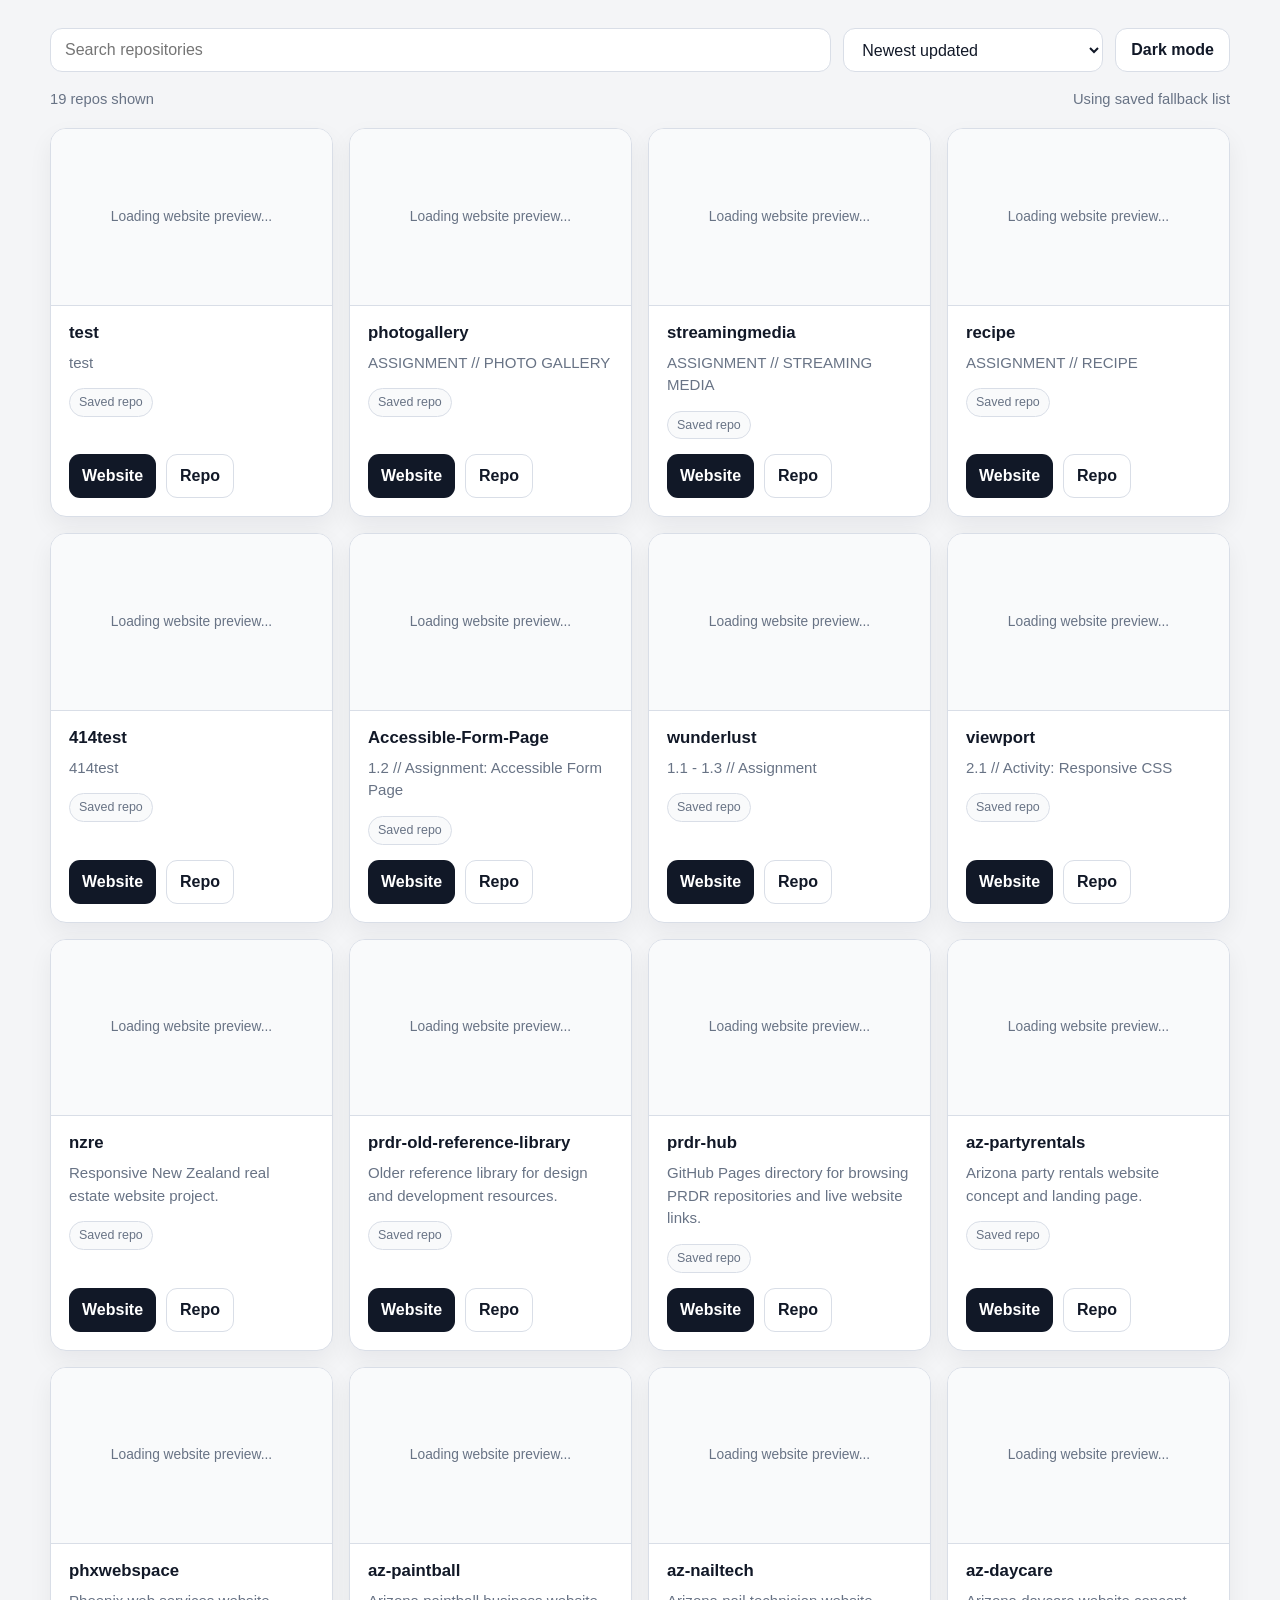
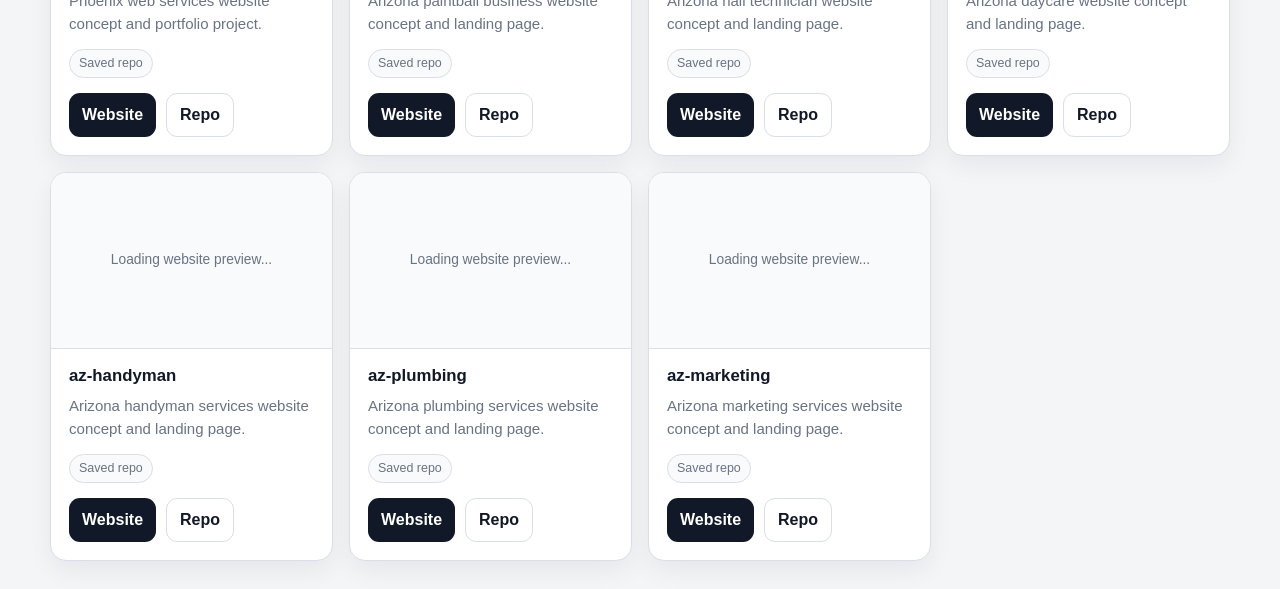
==== commit 90c3a05b: "Add live repo screenshots and description fallbacks" ====
--- a/index.html
+++ b/index.html
@@ -106,19 +106,62 @@
 
     .grid {
       display: grid;
-      grid-template-columns: repeat(auto-fit, minmax(260px, 1fr));
-      gap: 14px;
+      grid-template-columns: repeat(auto-fit, minmax(280px, 1fr));
+      gap: 16px;
     }
 
     .card {
       display: flex;
       flex-direction: column;
-      min-height: 182px;
+      min-height: 360px;
       padding: 18px;
       border: 1px solid var(--border);
       border-radius: 16px;
       background: var(--surface);
       box-shadow: var(--shadow);
+      overflow: hidden;
+    }
+
+    .screenshot-link {
+      display: block;
+      margin: -18px -18px 16px;
+      background: var(--surface-soft);
+      border-bottom: 1px solid var(--border);
+      text-decoration: none;
+    }
+
+    .screenshot-wrap {
+      position: relative;
+      width: 100%;
+      aspect-ratio: 16 / 10;
+      overflow: hidden;
+    }
+
+    .screenshot-wrap::before {
+      content: "Loading website preview...";
+      position: absolute;
+      inset: 0;
+      display: grid;
+      place-items: center;
+      padding: 16px;
+      color: var(--muted);
+      font-size: 0.86rem;
+      text-align: center;
+    }
+
+    .screenshot {
+      position: relative;
+      z-index: 1;
+      display: block;
+      width: 100%;
+      height: 100%;
+      object-fit: cover;
+      object-position: top center;
+      background: var(--surface-soft);
+    }
+
+    .screenshot.is-hidden {
+      display: none;
     }
 
     .repo-name {
@@ -251,6 +294,20 @@
     const THEME_KEY = "prdr-hub-theme";
     const SORT_KEY = "prdr-hub-sort";
 
+    const DESCRIPTION_OVERRIDES = {
+      "nzre": "Responsive New Zealand real estate website project.",
+      "prdr-old-reference-library": "Older reference library for design and development resources.",
+      "prdr-hub": "GitHub Pages directory for browsing PRDR repositories and live website links.",
+      "az-partyrentals": "Arizona party rentals website concept and landing page.",
+      "phxwebspace": "Phoenix web services website concept and portfolio project.",
+      "az-paintball": "Arizona paintball business website concept and landing page.",
+      "az-nailtech": "Arizona nail technician website concept and landing page.",
+      "az-daycare": "Arizona daycare website concept and landing page.",
+      "az-handyman": "Arizona handyman services website concept and landing page.",
+      "az-plumbing": "Arizona plumbing services website concept and landing page.",
+      "az-marketing": "Arizona marketing services website concept and landing page."
+    };
+
     const FALLBACK_REPOS = [
       { name: "test", full_name: "pcdelros/test", description: "test", html_url: "https://github.com/pcdelros/test" },
       { name: "photogallery", full_name: "pcdelros/photogallery", description: "ASSIGNMENT // PHOTO GALLERY", html_url: "https://github.com/pcdelros/photogallery" },
@@ -260,14 +317,17 @@
       { name: "Accessible-Form-Page", full_name: "pcdelros/Accessible-Form-Page", description: "1.2 // Assignment: Accessible Form Page", html_url: "https://github.com/pcdelros/Accessible-Form-Page" },
       { name: "wunderlust", full_name: "pcdelros/wunderlust", description: "1.1 - 1.3 // Assignment", html_url: "https://github.com/pcdelros/wunderlust" },
       { name: "viewport", full_name: "pcdelros/viewport", description: "2.1 // Activity: Responsive CSS", html_url: "https://github.com/pcdelros/viewport" },
-      { name: "nzre", full_name: "pcdelros/nzre", description: "", html_url: "https://github.com/pcdelros/nzre" },
-      { name: "prdr-old-reference-library", full_name: "pcdelros/prdr-old-reference-library", description: "", html_url: "https://github.com/pcdelros/prdr-old-reference-library" },
-      { name: "prdr-hub", full_name: "pcdelros/prdr-hub", description: "", html_url: "https://github.com/pcdelros/prdr-hub" },
-      { name: "az-partyrentals", full_name: "pcdelros/az-partyrentals", description: "", html_url: "https://github.com/pcdelros/az-partyrentals" },
-      { name: "phxwebspace", full_name: "pcdelros/phxwebspace", description: "", html_url: "https://github.com/pcdelros/phxwebspace" },
-      { name: "az-paintball", full_name: "pcdelros/az-paintball", description: "", html_url: "https://github.com/pcdelros/az-paintball" },
-      { name: "az-nailtech", full_name: "pcdelros/az-nailtech", description: "", html_url: "https://github.com/pcdelros/az-nailtech" },
-      { name: "az-daycare", full_name: "pcdelros/az-daycare", description: "", html_url: "https://github.com/pcdelros/az-daycare" }
+      { name: "nzre", full_name: "pcdelros/nzre", description: DESCRIPTION_OVERRIDES.nzre, html_url: "https://github.com/pcdelros/nzre" },
+      { name: "prdr-old-reference-library", full_name: "pcdelros/prdr-old-reference-library", description: DESCRIPTION_OVERRIDES["prdr-old-reference-library"], html_url: "https://github.com/pcdelros/prdr-old-reference-library" },
+      { name: "prdr-hub", full_name: "pcdelros/prdr-hub", description: DESCRIPTION_OVERRIDES["prdr-hub"], html_url: "https://github.com/pcdelros/prdr-hub" },
+      { name: "az-partyrentals", full_name: "pcdelros/az-partyrentals", description: DESCRIPTION_OVERRIDES["az-partyrentals"], html_url: "https://github.com/pcdelros/az-partyrentals" },
+      { name: "phxwebspace", full_name: "pcdelros/phxwebspace", description: DESCRIPTION_OVERRIDES.phxwebspace, html_url: "https://github.com/pcdelros/phxwebspace" },
+      { name: "az-paintball", full_name: "pcdelros/az-paintball", description: DESCRIPTION_OVERRIDES["az-paintball"], html_url: "https://github.com/pcdelros/az-paintball" },
+      { name: "az-nailtech", full_name: "pcdelros/az-nailtech", description: DESCRIPTION_OVERRIDES["az-nailtech"], html_url: "https://github.com/pcdelros/az-nailtech" },
+      { name: "az-daycare", full_name: "pcdelros/az-daycare", description: DESCRIPTION_OVERRIDES["az-daycare"], html_url: "https://github.com/pcdelros/az-daycare" },
+      { name: "az-handyman", full_name: "pcdelros/az-handyman", description: DESCRIPTION_OVERRIDES["az-handyman"], html_url: "https://github.com/pcdelros/az-handyman" },
+      { name: "az-plumbing", full_name: "pcdelros/az-plumbing", description: DESCRIPTION_OVERRIDES["az-plumbing"], html_url: "https://github.com/pcdelros/az-plumbing" },
+      { name: "az-marketing", full_name: "pcdelros/az-marketing", description: DESCRIPTION_OVERRIDES["az-marketing"], html_url: "https://github.com/pcdelros/az-marketing" }
     ];
 
     const repoGrid = document.getElementById("repoGrid");
@@ -309,6 +369,21 @@
       }
 
       return `https://${OWNER}.github.io/${repo.name}/`;
+    }
+
+    function getRepoDescription(repo) {
+      const savedDescription = repo.description && repo.description.trim();
+
+      if (savedDescription) {
+        return savedDescription;
+      }
+
+      return DESCRIPTION_OVERRIDES[repo.name] || "Website project with source code and GitHub Pages link.";
+    }
+
+    function getScreenshotUrl(repo) {
+      const websiteUrl = getWebsiteUrl(repo);
+      return `https://s.wordpress.com/mshots/v1/${encodeURIComponent(websiteUrl)}?w=900`;
     }
 
     function getDateTime(value) {
@@ -357,18 +432,46 @@
       const card = document.createElement("article");
       card.className = "card";
 
+      const websiteUrl = getWebsiteUrl(repo);
+
+      const screenshotLink = document.createElement("a");
+      screenshotLink.className = "screenshot-link";
+      screenshotLink.href = websiteUrl;
+      screenshotLink.target = "_blank";
+      screenshotLink.rel = "noopener noreferrer";
+      screenshotLink.setAttribute("aria-label", `Open live website for ${repo.name}`);
+
+      const screenshotWrap = document.createElement("div");
+      screenshotWrap.className = "screenshot-wrap";
+
+      const screenshot = document.createElement("img");
+      screenshot.className = "screenshot";
+      screenshot.src = getScreenshotUrl(repo);
+      screenshot.alt = `Live screenshot preview of ${repo.name}`;
+      screenshot.loading = "lazy";
+      screenshot.decoding = "async";
+      screenshot.referrerPolicy = "no-referrer";
+      screenshot.addEventListener("error", () => {
+        screenshot.classList.add("is-hidden");
+        screenshotWrap.setAttribute("aria-label", "Website preview is unavailable");
+      });
+
+      screenshotWrap.appendChild(screenshot);
+      screenshotLink.appendChild(screenshotWrap);
+
       const name = document.createElement("h2");
       name.className = "repo-name";
       name.textContent = repo.name;
 
       const description = document.createElement("p");
       description.className = "description";
-      description.textContent = repo.description || "No description added yet.";
+      description.textContent = getRepoDescription(repo);
 
       const meta = document.createElement("div");
       meta.className = "meta";
       meta.appendChild(createBadge(formatDate(repo.updated_at)));
 
+      if (!repo.description || !repo.description.trim()) meta.appendChild(createBadge("Description filled"));
       if (repo.archived) meta.appendChild(createBadge("Archived"));
       if (repo.fork) meta.appendChild(createBadge("Fork"));
 
@@ -377,7 +480,7 @@
 
       const website = document.createElement("a");
       website.className = "button primary";
-      website.href = getWebsiteUrl(repo);
+      website.href = websiteUrl;
       website.target = "_blank";
       website.rel = "noopener noreferrer";
       website.textContent = "Website";
@@ -390,7 +493,7 @@
       source.textContent = "Repo";
 
       actions.append(website, source);
-      card.append(name, description, meta, actions);
+      card.append(screenshotLink, name, description, meta, actions);
 
       return card;
     }
@@ -398,7 +501,7 @@
     function renderRepos() {
       const query = searchInput.value.trim().toLowerCase();
       const filtered = repos.filter((repo) => {
-        const searchableText = `${repo.name} ${repo.description || ""}`.toLowerCase();
+        const searchableText = `${repo.name} ${getRepoDescription(repo)}`.toLowerCase();
         return searchableText.includes(query);
       });
       const sorted = sortRepos(filtered);
